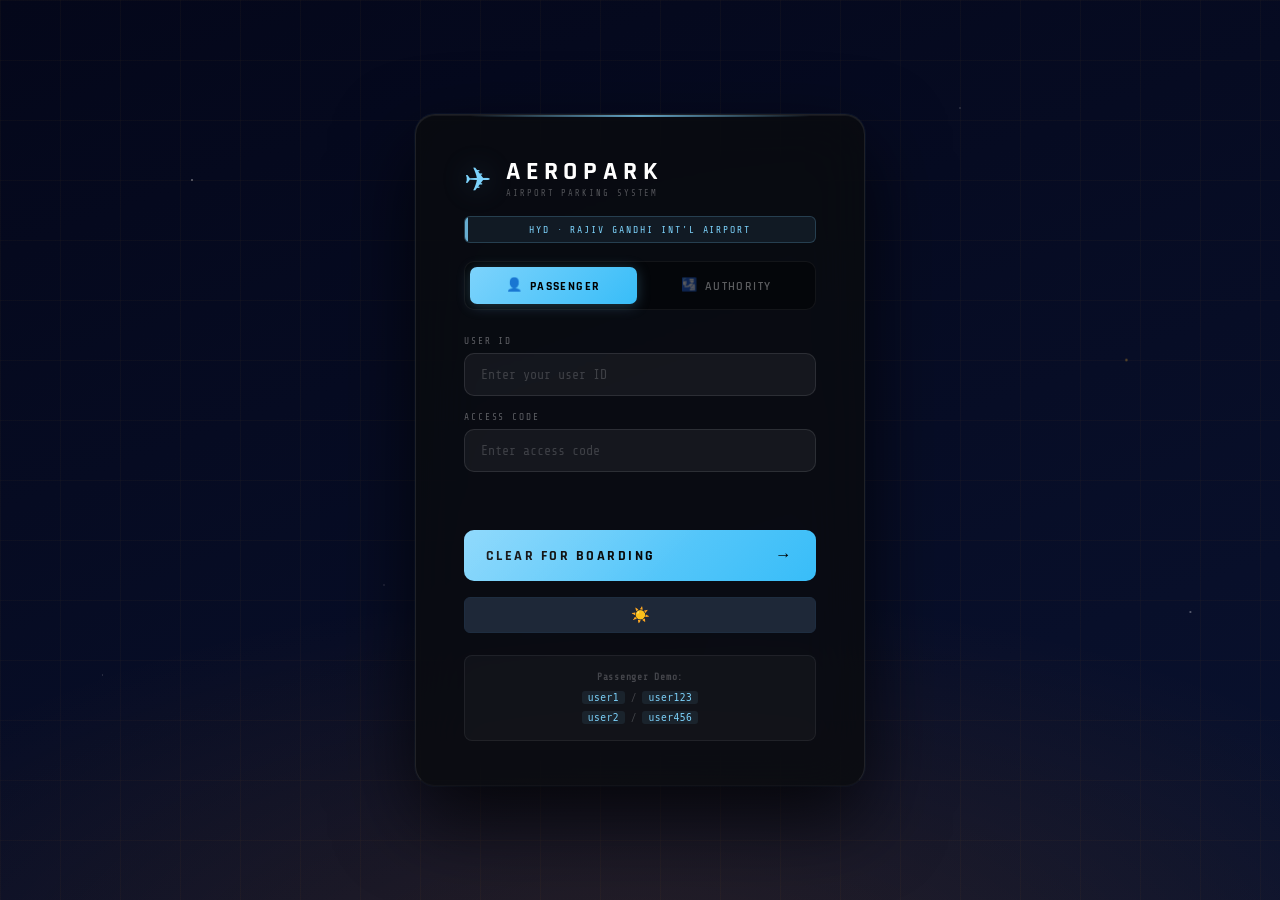
==== index.html @ 39b0bb35 "Add files via upload" ====
<!DOCTYPE html>
<html lang="en" data-theme="dark">

<head>
  <meta charset="UTF-8" />
  <meta name="viewport" content="width=device-width, initial-scale=1.0" />
  <title>Aeropark — Airport Parking Reservation</title>
  <link rel="preconnect" href="https://fonts.googleapis.com" />
  <link
    href="https://fonts.googleapis.com/css2?family=Rajdhani:wght@400;500;600;700&family=Share+Tech+Mono&family=Exo+2:wght@300;400;500;600;700&display=swap"
    rel="stylesheet" />
  <link rel="stylesheet" href="css/style.css" />
</head>

<body>

  <!-- ══════════════════════════════════════════════════
     PAGE TRANSITION OVERLAY
══════════════════════════════════════════════════ -->
  <div id="pageTransition"></div>

  <!-- ══════════════════════════════════════════════════
     TOAST NOTIFICATION
══════════════════════════════════════════════════ -->
  <div id="toast"></div>

  <!-- ══════════════════════════════════════════════════
     LOGIN PAGE
══════════════════════════════════════════════════ -->
  <div id="loginPage">
    <!-- Animated runway lines in background -->
    <div class="runway-bg">
      <div class="runway-line"></div>
      <div class="runway-line"></div>
      <div class="runway-line"></div>
    </div>

    <div id="loginCard">
      <!-- Logo / Branding -->
      <div class="login-brand">
        <div class="brand-icon">✈</div>
        <div class="brand-text">
          <span class="brand-name">AEROPARK</span>
          <span class="brand-sub">AIRPORT PARKING SYSTEM</span>
        </div>
      </div>

      <!-- Airport IATA code display -->
      <div class="iata-display">HYD · RAJIV GANDHI INT'L AIRPORT</div>

      <!-- Role Tabs -->
      <div class="role-tabs" role="tablist">
        <button class="role-tab active" data-role="user" role="tab">
          <span class="tab-icon">👤</span> PASSENGER
        </button>
        <button class="role-tab" data-role="admin" role="tab">
          <span class="tab-icon">🛂</span> AUTHORITY
        </button>
      </div>

      <!-- Login Form -->
      <div class="login-form">
        <div class="input-group">
          <label class="input-label">USER ID</label>
          <input type="text" id="loginUsername" class="login-input" placeholder="Enter your user ID"
            autocomplete="username" />
        </div>
        <div class="input-group">
          <label class="input-label">ACCESS CODE</label>
          <input type="password" id="loginPassword" class="login-input" placeholder="Enter access code"
            autocomplete="current-password" />
        </div>
        <div id="loginError" class="login-error"></div>
        <button id="loginBtn" class="login-btn">
          <span>CLEAR FOR BOARDING</span>
          <span class="btn-arrow">→</span>
        </button>
        <button class="theme-toggle-btn" title="Toggle Theme">🌙</button>
          </button>
      </div>

      <!-- Demo credentials hint -->
      <div id="loginDemoHint" class="demo-hint"></div>
    </div>
  </div>

  <!-- ══════════════════════════════════════════════════
     APP SHELL (shown after login)
══════════════════════════════════════════════════ -->
  <div id="appShell" class="hidden">

    <!-- ── SIDEBAR ───────────────────────────────── -->
    <aside id="sidebar">
      <!-- Sidebar Header -->
      <div class="sidebar-header">
        <div class="sidebar-brand">
          <span class="sb-icon">✈</span>
          <div>
            <div class="sb-name">AEROPARK</div>
            <div class="sb-code">HYD</div>
          </div>
        </div>
      </div>

      <!-- User pill -->
      <div id="navUserPill" class="nav-user-pill"></div>

      <!-- Navigation -->
      <nav class="sidebar-nav">
        <!-- Shared -->
        <div class="nav-section-label">OPERATIONS</div>
        <a class="nav-item" data-page="dashboard" role="button" tabindex="0">
          <span class="nav-icon">🅿</span>
          <span class="nav-label">Parking Grid</span>
        </a>

        <!-- User Only -->
        <a class="nav-item" data-page="trip-planner" data-user-only role="button" tabindex="0">
          <span class="nav-icon">🗺</span>
          <span class="nav-label">Trip Planner</span>
        </a>
        <a class="nav-item" data-page="my-reservations" data-user-only role="button" tabindex="0">
          <span class="nav-icon">🎫</span>
          <span class="nav-label">My Bookings</span>
        </a>

        <!-- Admin Only -->
        <div class="nav-section-label" data-admin-only>MANAGEMENT</div>
        <a class="nav-item" data-page="admin-reservations" data-admin-only role="button" tabindex="0">
          <span class="nav-icon">📋</span>
          <span class="nav-label">All Reservations</span>
        </a>
        <a class="nav-item" data-page="admin-analytics" data-admin-only role="button" tabindex="0">
          <span class="nav-icon">📊</span>
          <span class="nav-label">Analytics</span>
        </a>
        <a class="nav-item" data-page="admin-settings" data-admin-only role="button" tabindex="0">
          <span class="nav-icon">⚙</span>
          <span class="nav-label">Pricing</span>
        </a>
      </nav>

      <!-- Sidebar Footer -->
      <div class="sidebar-footer">
        <button class="theme-toggle-btn" title="Toggle Theme">🌙</button>
        <button id="logoutBtn" class="logout-btn">
          <span>⏻</span> SIGN OUT
        </button>
      </div>
    </aside>

    <!-- ── MAIN CONTENT ──────────────────────────── -->
    <main id="mainContent">

      <!-- ┌── TOP BAR ──────────────────────────────┐ -->
      <header id="topBar">
        <div class="topbar-left">
          <div id="dashPageTitle" class="page-title">PARKING GRID</div>
          <div id="dashPageSubtitle" class="page-subtitle"></div>
        </div>
        <div class="topbar-right">
          <div class="clock-widget" id="clockWidget">--:-- --</div>
          <button class="theme-toggle-btn mobile-theme" title="Toggle Theme">🌙</button>
        </div>
      </header>

      <!-- ┌── PAGE: DASHBOARD ──────────────────────┐ -->
      <section id="page-dashboard" class="page-section hidden">

        <!-- Controls bar -->
        <div class="controls-bar">
          <!-- Location select (user) / location badge (admin) -->
          <div id="locationSelectWrap" class="control-group">
            <label class="ctrl-label">TERMINAL</label>
            <select id="locationSelect" class="ctrl-select"></select>
          </div>
          <div id="adminLocName" class="admin-loc-badge"></div>

          <!-- Floor tabs -->
          <div class="control-group">
            <label class="ctrl-label">LEVEL</label>
            <div id="floorTabs" class="floor-tabs"></div>
          </div>

          <!-- Filter -->
          <div class="control-group">
            <label class="ctrl-label">FILTER</label>
            <select id="slotFilter" class="ctrl-select">
              <option value="all">All Slots</option>
              <option value="available">Available</option>
              <option value="occupied">Occupied</option>
              <option value="reserved">Reserved</option>
            </select>
          </div>

          <!-- Rate badge (admin only) -->
          <div id="rateBadge" class="rate-badge" style="display:none"></div>
        </div>

        <!-- Stats strip -->
        <div class="stats-strip">
          <div class="stat-tile">
            <div class="stat-num" id="statTotal">—</div>
            <div class="stat-lbl">TOTAL SLOTS</div>
          </div>
          <div class="stat-tile stat-green">
            <div class="stat-num" id="statAvailable">—</div>
            <div class="stat-lbl">AVAILABLE</div>
          </div>
          <div class="stat-tile stat-red">
            <div class="stat-num" id="statOccupied">—</div>
            <div class="stat-lbl">OCCUPIED</div>
          </div>
          <div class="stat-tile stat-amber">
            <div class="stat-num" id="statReserved">—</div>
            <div class="stat-lbl">RESERVED</div>
          </div>
        </div>

        <!-- Slot grid legend -->
        <div class="legend-bar">
          <span class="legend-item"><span class="leg-dot dot-available"></span> Available</span>
          <span class="legend-item"><span class="leg-dot dot-occupied"></span> Occupied</span>
          <span class="legend-item"><span class="leg-dot dot-reserved"></span> Reserved</span>
        </div>

        <!-- Parking grid -->
        <div id="parkingGridContainer" class="parking-grid-container"></div>
      </section>

      <!-- ┌── PAGE: TRIP PLANNER (user only) ───────┐ -->
      <section id="page-trip-planner" class="page-section hidden">
        <div class="section-card">
          <div class="section-card-title">✈ FLIGHT & TRIP PLANNER</div>
          <p class="section-card-desc">Check crowd predictions and parking availability before heading to the airport.
          </p>

          <div class="planner-grid">
            <div class="planner-form">
              <div class="input-group">
                <label class="input-label">SELECT TERMINAL</label>
                <select id="tripLocationSelect" class="ctrl-select full-select">
                  <!-- Populated by JS -->
                </select>
              </div>
              <div class="input-group">
                <label class="input-label">ARRIVAL TIME</label>
                <select id="tripTimeSelect" class="ctrl-select full-select">
                  <option value="EarlyMorning">Early Morning (4 AM – 7 AM)</option>
                  <option value="Morning">Morning (7 AM – 11 AM)</option>
                  <option value="Afternoon">Afternoon (11 AM – 3 PM)</option>
                  <option value="Evening" selected>Evening (3 PM – 7 PM)</option>
                  <option value="Night">Night (7 PM – 11 PM)</option>
                  <option value="LateNight">Late Night (11 PM – 4 AM)</option>
                </select>
              </div>
              <div class="input-group">
                <label class="input-label">VEHICLE TYPE</label>
                <select id="tripVehicleSelect" class="ctrl-select full-select">
                  <option value="2w">🛵 Two Wheeler</option>
                  <option value="4w">🚗 Four Wheeler</option>
                </select>
              </div>
            </div>

            <!-- Prediction Result Card -->
            <div id="tripResultCard" class="trip-result-card">
              <div class="trip-result-header">FORECAST</div>
              <div class="trip-metrics">
                <div class="trip-metric">
                  <div class="trip-metric-label">CROWD LEVEL</div>
                  <div class="trip-metric-value" id="tripCrowd">—</div>
                </div>
                <div class="trip-metric">
                  <div class="trip-metric-label">PARKING STATUS</div>
                  <div class="trip-metric-value" id="tripParking">—</div>
                </div>
                <div class="trip-metric">
                  <div class="trip-metric-label">EST. WALK TIME</div>
                  <div class="trip-metric-value" id="tripWalkTime">—</div>
                </div>
              </div>
              <div class="trip-tip" id="tripTip">Select time above for prediction</div>
              <div class="trip-availability-bar">
                <div class="trip-bar-label">SLOT AVAILABILITY</div>
                <div class="trip-bar-track">
                  <div class="trip-bar-fill" id="tripBarFill"></div>
                </div>
                <div class="trip-bar-pct" id="tripBarPct">—</div>
              </div>
            </div>
          </div>
        </div>
      </section>

      <!-- ┌── PAGE: MY RESERVATIONS (user only) ────┐ -->
      <section id="page-my-reservations" class="page-section hidden">
        <div class="section-card">
          <div class="section-card-title">🎫 MY BOOKINGS</div>
          <div id="myReservationsList" class="reservations-list"></div>
        </div>
      </section>

      <!-- ┌── PAGE: ADMIN RESERVATIONS ──────────────┐ -->
      <section id="page-admin-reservations" class="page-section hidden">
        <div class="section-card">
          <div class="section-card-title">📋 ALL RESERVATIONS — <span id="adminResLocName"></span></div>
          <div class="table-wrapper">
            <table class="data-table">
              <thead>
                <tr>
                  <th>BOOKING ID</th>
                  <th>PASSENGER</th>
                  <th>LEVEL</th>
                  <th>SLOT</th>
                  <th>TYPE</th>
                  <th>VEHICLE</th>
                  <th>ENTRY TIME</th>
                  <th>AMOUNT</th>
                </tr>
              </thead>
              <tbody id="adminResBody">
                <tr>
                  <td colspan="8" class="empty-cell">Loading…</td>
                </tr>
              </tbody>
            </table>
          </div>
        </div>
      </section>

      <!-- ┌── PAGE: ADMIN ANALYTICS ─────────────────┐ -->
      <section id="page-admin-analytics" class="page-section hidden">
        <div class="section-card">
          <div class="section-card-title" id="analyticsLocName">📊 ANALYTICS</div>

          <div class="analytics-summary">
            <div class="analytics-kpi">
              <div class="kpi-label">TOTAL REVENUE</div>
              <div class="kpi-value" id="totalRevenue">₹0</div>
            </div>
            <div class="analytics-kpi">
              <div class="kpi-label">TOTAL BOOKINGS</div>
              <div class="kpi-value" id="totalBookings">0</div>
            </div>
            <div class="analytics-kpi">
              <div class="kpi-label">PEAK HOUR</div>
              <div class="kpi-value" id="peakHourLabel">—</div>
            </div>
          </div>

          <div id="revenueRows" class="revenue-breakdown"></div>

          <div class="chart-section">
            <div class="chart-title">HOURLY BOOKING ACTIVITY</div>
            <div id="peakChart" class="bar-chart"></div>
          </div>
        </div>
      </section>

      <!-- ┌── PAGE: ADMIN SETTINGS ──────────────────┐ -->
      <section id="page-admin-settings" class="page-section hidden">
        <div class="section-card">
          <div class="section-card-title">⚙ PRICING CONFIGURATION</div>
          <div id="costSettingsContainer" class="cost-settings"></div>
          <button id="saveCostsBtn" class="btn btn-primary save-btn">💾 SAVE CONFIGURATION</button>
        </div>
      </section>

    </main>
  </div>

  <!-- ══════════════════════════════════════════════════
     MODALS
══════════════════════════════════════════════════ -->

  <!-- RESERVE MODAL (User) -->
  <div id="reserveModal" class="modal-overlay">
    <div class="modal">
      <div class="modal-header">
        <span class="modal-title">✈ RESERVE PARKING SLOT</span>
        <button class="modal-close" onclick="closeAllModals()">✕</button>
      </div>

      <!-- Step Indicator -->
      <div class="step-indicator">
        <div class="step-dot active" data-step="1">1</div>
        <div class="step-line"></div>
        <div class="step-dot" data-step="2">2</div>
        <div class="step-line"></div>
        <div class="step-dot" data-step="3">✓</div>
      </div>

      <!-- Step 1: Details -->
      <div class="payment-step active" id="step1">
        <div class="slot-info-banner" id="resSlotInfo"></div>
        <div class="input-group">
          <label class="input-label">VEHICLE REGISTRATION</label>
          <input type="text" id="resVehicle" class="login-input" placeholder="e.g. TS09AB1234" maxlength="12" />
        </div>
        <div class="input-row">
          <div class="input-group">
            <label class="input-label">DURATION (HRS)</label>
            <input type="number" id="resDuration" class="login-input" value="1" min="1" max="24" />
          </div>
          <div class="input-group">
            <label class="input-label">DATE</label>
            <input type="date" id="resDate" class="login-input" />
          </div>
        </div>
        <div class="price-summary" id="priceSummary">
          <div class="price-row"><span>Base rate:</span><span id="baseRate">—</span></div>
          <div class="price-row"><span>Tax (GST):</span><span id="taxAmt">—</span></div>
          <div class="price-row price-total"><span>TOTAL:</span><span id="payTotal">—</span></div>
        </div>
        <button class="btn btn-primary btn-full" onclick="User_goToPayment()">NEXT → PAYMENT</button>
      </div>

      <!-- Step 2: Payment -->
      <div class="payment-step" id="step2">
        <div class="pay-amount-display" id="payAmountDisplay"></div>
        <div class="pay-options">
          <button class="pay-option" data-pay="upi" onclick="User_selectPayMethod('upi')">
            <span class="pay-icon">📱</span><span>UPI</span>
          </button>
          <button class="pay-option" data-pay="card" onclick="User_selectPayMethod('card')">
            <span class="pay-icon">💳</span><span>CARD</span>
          </button>
          <button class="pay-option" data-pay="netbanking" onclick="User_selectPayMethod('netbanking')">
            <span class="pay-icon">🏦</span><span>NET BANKING</span>
          </button>
          <button class="pay-option" data-pay="cash" onclick="User_selectPayMethod('cash')">
            <span class="pay-icon">💵</span><span>CASH</span>
          </button>
        </div>
        <button id="payBtn" class="btn btn-primary btn-full" onclick="User_confirmPayment()">CONFIRM PAYMENT</button>
      </div>

      <!-- Step 3: Success -->
      <div class="payment-step" id="step3">
        <div class="success-anim">
          <div class="success-icon">✓</div>
          <div class="success-title">BOOKING CONFIRMED</div>
          <div class="success-sub">Your parking slot is secured. Have a safe flight!</div>
        </div>
      </div>
    </div>
  </div>

  <!-- ADMIN OCCUPY MODAL -->
  <div id="occupyModal" class="modal-overlay">
    <div class="modal">
      <div class="modal-header">
        <span class="modal-title">🔴 MARK SLOT OCCUPIED</span>
        <button class="modal-close" onclick="closeAllModals()">✕</button>
      </div>
      <div class="slot-info-banner" id="occupySlotInfo"></div>
      <div class="input-group">
        <label class="input-label">VEHICLE REGISTRATION</label>
        <input type="text" id="occupyVehicle" class="login-input" placeholder="e.g. TS09AB1234" maxlength="12" />
      </div>
      <button class="btn btn-danger btn-full" onclick="Admin_confirmOccupy()">CONFIRM OCCUPIED</button>
    </div>
  </div>

  <!-- ADMIN RESERVE MODAL -->
  <div id="adminReserveModal" class="modal-overlay">
    <div class="modal">
      <div class="modal-header">
        <span class="modal-title">🟡 RESERVE SLOT</span>
        <button class="modal-close" onclick="closeAllModals()">✕</button>
      </div>
      <div class="slot-info-banner" id="adminResSlotInfo"></div>
      <div class="input-group">
        <label class="input-label">PASSENGER NAME</label>
        <input type="text" id="adminResName" class="login-input" placeholder="Full name" />
      </div>
      <div class="input-group">
        <label class="input-label">VEHICLE REGISTRATION</label>
        <input type="text" id="adminResVehicle" class="login-input" placeholder="e.g. TS09AB1234" maxlength="12" />
      </div>
      <button class="btn btn-warning btn-full" onclick="Admin_confirmReserve()">CONFIRM RESERVATION</button>
    </div>
  </div>

  <!-- SCRIPTS — load order matters: data → auth → ui → admin → user → main -->
  <script src="js/data.js"></script>
  <script src="js/auth.js"></script>
  <script src="js/ui.js"></script>
  <script src="js/admin.js"></script>
  <script src="js/user.js"></script>
  <script src="js/main.js"></script>
  <script src="js/popup-fix.js"></script>
</body>

</html>
---- css/style.css ----
/*
 * ============================================================
 * Aeropark — Airport Parking Reservation System
 * style.css — Aviation-Themed Dark UI
 *
 * Design Language:
 *   - Dark aerospace palette: deep navy, carbon black, amber
 *   - Monospace/Rajdhani fonts (aviation display board feel)
 *   - Amber accents for warnings, green for available, red for occupied
 *   - Grid-based layouts with precise spacing
 * ============================================================
 */

/* ── CSS VARIABLES (Theme System) ──────────────────────────── */
:root {
  /* Core palette — dark theme (default) */
  --bg-base: #0d1117;
  --bg-surface: #131920;
  --bg-card: #182030;
  --bg-elevated: #1e2838;
  --bg-input: #111820;

  --text-primary: #f0f4ff;
  --text-secondary: #7a8fa8;
  --text-dim: #3f5068;
  --text-mono: #a8b8cc;

  /* Softened status colors — muted, not neon */
  --accent-amber: #c8922a;
  --accent-amber2: #a87020;
  --green: #4caf82;
  --green-dim: #1a3d2e;
  --red: #d95f6a;
  --red-dim: #3d1a20;
  --blue: #5b8fe0;
  --blue-dim: #1a2a4a;

  --border: #1e2d40;
  --border-glow: rgba(200, 146, 42, 0.2);

  --slot-available: #4caf82;
  --slot-occupied: #d95f6a;
  --slot-reserved: #c8922a;

  --sidebar-w: 230px;
  --topbar-h: 64px;

  --shadow: 0 4px 24px rgba(0, 0, 0, 0.5);
  --shadow-lg: 0 8px 40px rgba(0, 0, 0, 0.7);

  --radius: 6px;
  --radius-lg: 12px;

  --transition: 0.2s ease;
}

/* Light theme overrides */
[data-theme="light"] {
  --bg-base: #eef2f7;
  --bg-surface: #f8faff;
  --bg-card: #ffffff;
  --bg-elevated: #f0f4fb;
  --bg-input: #f5f8ff;

  --text-primary: #1a2340;
  --text-secondary: #4a5a7a;
  --text-dim: #8b9ab8;
  --text-mono: #2a3a60;

  --accent-amber: #e65100;
  --accent-amber2: #bf360c;

  --border: #d0d9ee;
  --border-glow: rgba(230, 81, 0, 0.2);

  --bg-input: #f5f7ff;
}

/* ── RESET & BASE ────────────────────────────────────────────── */
*,
*::before,
*::after {
  box-sizing: border-box;
  margin: 0;
  padding: 0;
}

html {
  font-size: 15px;
}

body {
  font-family: 'Exo 2', 'Rajdhani', sans-serif;
  background: var(--bg-base);
  color: var(--text-primary);
  min-height: 100vh;
  overflow-x: hidden;
  letter-spacing: 0.01em;
  font-weight: 500;
}

/* Scrollbars */
::-webkit-scrollbar {
  width: 6px;
  height: 6px;
}

::-webkit-scrollbar-track {
  background: var(--bg-base);
}

::-webkit-scrollbar-thumb {
  background: var(--border);
  border-radius: 3px;
}

/* ── ANIMATIONS ─────────────────────────────────────────────── */
@keyframes shake {

  0%,
  100% {
    transform: translateX(0);
  }

  20%,
  60% {
    transform: translateX(-6px);
  }

  40%,
  80% {
    transform: translateX(6px);
  }
}

@keyframes fadeIn {
  from {
    opacity: 0;
    transform: translateY(10px);
  }

  to {
    opacity: 1;
    transform: translateY(0);
  }
}

@keyframes pulse {

  0%,
  100% {
    opacity: 1;
  }

  50% {
    opacity: 0.5;
  }
}

@keyframes runway-move {
  0% {
    transform: translateY(-100%);
    opacity: 0;
  }

  10% {
    opacity: 1;
  }

  90% {
    opacity: 1;
  }

  100% {
    transform: translateY(100vh);
    opacity: 0;
  }
}

@keyframes slide-up {
  from {
    transform: translateY(0);
  }

  to {
    transform: translateY(-100%);
  }
}

@keyframes spin {
  from {
    transform: rotate(0deg);
  }

  to {
    transform: rotate(360deg);
  }
}

@keyframes success-pop {
  0% {
    transform: scale(0) rotate(-45deg);
    opacity: 0;
  }

  60% {
    transform: scale(1.2) rotate(5deg);
  }

  100% {
    transform: scale(1) rotate(0deg);
    opacity: 1;
  }
}

@keyframes glow-pulse {

  0%,
  100% {
    box-shadow: 0 0 10px rgba(200, 146, 42, 0.18);
  }

  50% {
    box-shadow: 0 0 30px rgba(200, 146, 42, 0.4);
  }
}

/* ── PAGE TRANSITION ────────────────────────────────────────── */
#pageTransition {
  position: fixed;
  inset: 0;
  background: var(--bg-base);
  z-index: 9999;
  transform: translateY(100%);
  pointer-events: none;
}

#pageTransition.slide-up {
  animation: slide-up 0.4s cubic-bezier(0.4, 0, 0.2, 1) forwards;
}

/* ── TOAST ──────────────────────────────────────────────────── */
#toast {
  position: fixed;
  bottom: 24px;
  left: 50%;
  transform: translateX(-50%) translateY(80px);
  background: var(--bg-elevated);
  color: var(--text-primary);
  border: 1px solid var(--border);
  border-left: 3px solid var(--accent-amber);
  padding: 12px 24px;
  border-radius: var(--radius);
  font-family: 'Share Tech Mono', monospace;
  font-size: 0.82rem;
  letter-spacing: 0.05em;
  transition: transform 0.3s ease;
  z-index: 9998;
  max-width: 440px;
  text-align: center;
}

#toast.show {
  transform: translateX(-50%) translateY(0);
}

#toast.success {
  border-left-color: var(--green);
}

#toast.error {
  border-left-color: var(--red);
}

#toast.warning {
  border-left-color: var(--accent-amber);
}

/* ══════════════════════════════════════════════════
   LOGIN PAGE — Terminal Glass Redesign
══════════════════════════════════════════════════ */

@keyframes horizon-drift {
  0% {
    background-position: 0% 50%;
  }

  50% {
    background-position: 100% 50%;
  }

  100% {
    background-position: 0% 50%;
  }
}

@keyframes grid-scroll {
  from {
    transform: translateY(0);
  }

  to {
    transform: translateY(60px);
  }
}

@keyframes beacon-blink {

  0%,
  90%,
  100% {
    opacity: 1;
  }

  95% {
    opacity: 0.1;
  }
}

@keyframes card-arrive {
  from {
    opacity: 0;
    transform: translateY(28px) scale(0.97);
  }

  to {
    opacity: 1;
    transform: translateY(0) scale(1);
  }
}

#loginPage {
  min-height: 100vh;
  display: flex;
  align-items: center;
  justify-content: center;
  position: relative;
  overflow: hidden;

  /* Sky-at-dawn gradient — deep indigo to steel blue with a warm horizon band */
  background: linear-gradient(160deg,
      #04071a 0%,
      #080f2a 25%,
      #0a1535 45%,
      #0e1d3f 60%,
      #0d1a2e 80%,
      #060d1e 100%);
  background-size: 300% 300%;
  animation: horizon-drift 18s ease infinite;
}

/* Perspective grid floor — like an airport apron at night */
.runway-bg {
  position: absolute;
  inset: 0;
  pointer-events: none;
  overflow: hidden;
}

/* Perspective grid using a repeating SVG-like pattern via CSS */
.runway-bg::before {
  content: '';
  position: absolute;
  inset: 0;
  background-image:
    linear-gradient(rgba(200, 146, 42, 0.04) 1px, transparent 1px),
    linear-gradient(90deg, rgba(200, 146, 42, 0.04) 1px, transparent 1px);
  background-size: 60px 60px;
  animation: grid-scroll 4s linear infinite;
}

/* Horizon glow — warm amber band low on the page */
.runway-bg::after {
  content: '';
  position: absolute;
  bottom: -10%;
  left: -20%;
  right: -20%;
  height: 45%;
  background: radial-gradient(ellipse at 50% 100%, rgba(255, 140, 0, 0.13) 0%, transparent 70%);
  pointer-events: none;
}

/* Side beacon lights — blinking dots at corners */
.runway-line {
  display: none;
  /* replaced by the new bg system */
}

/* Floating particles / distant aircraft lights */
#loginPage::before {
  content: '';
  position: absolute;
  inset: 0;
  background-image:
    radial-gradient(1.5px 1.5px at 15% 20%, rgba(255, 255, 255, 0.55) 0%, transparent 100%),
    radial-gradient(1px 1px at 75% 12%, rgba(255, 255, 255, 0.4) 0%, transparent 100%),
    radial-gradient(2px 2px at 88% 40%, rgba(200, 146, 42, 0.5) 0%, transparent 100%),
    radial-gradient(1px 1px at 30% 65%, rgba(255, 255, 255, 0.3) 0%, transparent 100%),
    radial-gradient(1.5px 1.5px at 55% 80%, rgba(68, 138, 255, 0.5) 0%, transparent 100%),
    radial-gradient(1px 1px at 8% 75%, rgba(255, 255, 255, 0.25) 0%, transparent 100%),
    radial-gradient(1.5px 1.5px at 93% 68%, rgba(255, 255, 255, 0.45) 0%, transparent 100%);
  pointer-events: none;
  animation: beacon-blink 6s ease-in-out infinite;
}

/* Login-specific accent: icy steel instead of amber */
#loginPage {
  --login-accent: #7dd3fc;
  /* sky blue */
  --login-accent2: #38bdf8;
  /* deeper sky */
  --login-accent-glow: rgba(125, 211, 252, 0.25);
  --login-accent-soft: rgba(125, 211, 252, 0.08);
  --login-accent-border: rgba(125, 211, 252, 0.2);
}

/* Glass card — near-black charcoal so it pops against the blue bg */
#loginCard {
  background: rgba(10, 11, 14, 0.82);
  backdrop-filter: blur(28px) saturate(1.2);
  -webkit-backdrop-filter: blur(28px) saturate(1.2);
  border: 1px solid rgba(255, 255, 255, 0.09);
  border-bottom: 1px solid rgba(255, 255, 255, 0.03);
  border-radius: 20px;
  padding: 44px 48px;
  width: 100%;
  max-width: 450px;
  position: relative;
  z-index: 1;
  box-shadow:
    0 32px 80px rgba(0, 0, 0, 0.75),
    0 0 0 1px rgba(125, 211, 252, 0.05),
    inset 0 1px 0 rgba(255, 255, 255, 0.06);
  animation: card-arrive 0.7s cubic-bezier(0.22, 1, 0.36, 1) both;
}

/* Thin icy top accent line */
#loginCard::before {
  content: '';
  position: absolute;
  top: 0;
  left: 12%;
  right: 12%;
  height: 2px;
  background: linear-gradient(90deg, transparent, var(--login-accent), transparent);
  border-radius: 0 0 4px 4px;
  opacity: 0.75;
}

/* Light mode: white card on the same dark-sky bg */
[data-theme="light"] #loginPage {
  --login-accent: #0284c7;
  --login-accent2: #0369a1;
  --login-accent-glow: rgba(2, 132, 199, 0.2);
  --login-accent-soft: rgba(2, 132, 199, 0.07);
  --login-accent-border: rgba(2, 132, 199, 0.25);
}

[data-theme="light"] #loginCard {
  background: rgba(255, 255, 255, 0.92);
  border: 1px solid rgba(0, 0, 0, 0.08);
  box-shadow:
    0 32px 80px rgba(0, 0, 0, 0.35),
    inset 0 1px 0 rgba(255, 255, 255, 0.9);
}

[data-theme="light"] #loginCard::before {
  background: linear-gradient(90deg, transparent, var(--login-accent), transparent);
}

[data-theme="light"] .brand-name {
  color: #0a0f1e;
}

[data-theme="light"] .brand-sub {
  color: #334155;
}

[data-theme="light"] .iata-display {
  color: var(--login-accent);
  background: var(--login-accent-soft);
  border-color: var(--login-accent-border);
}

[data-theme="light"] .iata-display::before {
  background: var(--login-accent);
}

[data-theme="light"] .role-tabs {
  background: rgba(0, 0, 0, 0.06);
  border-color: rgba(0, 0, 0, 0.08);
}

[data-theme="light"] .role-tab {
  color: #334155;
}

[data-theme="light"] .role-tab:hover {
  background: rgba(0, 0, 0, 0.06);
  color: #0a0f1e;
}

[data-theme="light"] .role-tab.active {
  background: linear-gradient(135deg, var(--login-accent) 0%, var(--login-accent2) 100%);
  color: #fff;
}

[data-theme="light"] .input-label {
  color: #0a0f1e;
  font-weight: 600;
}

[data-theme="light"] .login-input {
  background: rgba(0, 0, 0, 0.04);
  border-color: rgba(0, 0, 0, 0.15);
  color: #0a0f1e;
}

[data-theme="light"] .login-input::placeholder {
  color: #94a3b8;
}

[data-theme="light"] .login-input:focus {
  background: var(--login-accent-soft);
  border-color: var(--login-accent);
  box-shadow: 0 0 0 3px var(--login-accent-glow);
}

[data-theme="light"] .login-btn {
  background: linear-gradient(135deg, var(--login-accent) 0%, var(--login-accent2) 100%);
  color: #fff;
}

[data-theme="light"] .login-btn:hover {
  box-shadow: 0 6px 28px rgba(2, 132, 199, 0.4);
}

[data-theme="light"] .demo-hint {
  background: rgba(0, 0, 0, 0.04);
  border-color: rgba(0, 0, 0, 0.1);
  color: #334155;
}

[data-theme="light"] .demo-hint code {
  color: var(--login-accent);
  background: var(--login-accent-soft);
}

/* ── LOGIN PAGE THEME TOGGLE ─────────────────────────────────── */
.login-theme-toggle {
  position: absolute;
  top: 20px;
  right: 20px;
  z-index: 10;
  background: rgba(255, 255, 255, 0.08);
  border: 1px solid rgba(255, 255, 255, 0.15);
  border-radius: 50px;
  padding: 8px 14px;
  cursor: pointer;
  display: flex;
  align-items: center;
  gap: 7px;
  font-family: 'Share Tech Mono', monospace;
  font-size: 0.65rem;
  letter-spacing: 0.12em;
  color: rgba(255, 255, 255, 0.6);
  backdrop-filter: blur(10px);
  -webkit-backdrop-filter: blur(10px);
  transition: all 0.25s ease;
  text-transform: uppercase;
}

.login-theme-toggle:hover {
  background: rgba(255, 255, 255, 0.14);
  border-color: rgba(255, 255, 255, 0.25);
  color: rgba(255, 255, 255, 0.9);
}

.login-theme-toggle .toggle-icon {
  font-size: 0.85rem;
  line-height: 1;
}

[data-theme="light"] .login-theme-toggle {
  background: rgba(0, 0, 0, 0.08);
  border-color: rgba(0, 0, 0, 0.15);
  color: #334155;
}

[data-theme="light"] .login-theme-toggle:hover {
  background: rgba(0, 0, 0, 0.13);
  border-color: rgba(0, 0, 0, 0.25);
  color: #0a0f1e;
}

/* Brand */
.login-brand {
  display: flex;
  align-items: center;
  gap: 14px;
  margin-bottom: 6px;
}

.brand-icon {
  font-size: 2.2rem;
  color: var(--login-accent);
  line-height: 1;
  filter: drop-shadow(0 0 14px var(--login-accent-glow));
}

.brand-name {
  display: block;
  font-family: 'Rajdhani', sans-serif;
  font-size: 1.75rem;
  font-weight: 700;
  letter-spacing: 0.22em;
  color: #fff;
  line-height: 1;
}

.brand-sub {
  display: block;
  font-family: 'Share Tech Mono', monospace;
  font-size: 0.58rem;
  letter-spacing: 0.22em;
  color: rgba(255, 255, 255, 0.3);
  margin-top: 3px;
  text-transform: uppercase;
}

/* IATA display */
.iata-display {
  font-family: 'Share Tech Mono', monospace;
  font-size: 0.65rem;
  letter-spacing: 0.2em;
  color: var(--login-accent);
  text-align: center;
  background: var(--login-accent-soft);
  border: 1px solid var(--login-accent-border);
  border-radius: 6px;
  padding: 7px 14px;
  margin: 18px 0;
  text-transform: uppercase;
  position: relative;
  overflow: hidden;
}

.iata-display::before {
  content: '';
  position: absolute;
  left: 0;
  top: 0;
  bottom: 0;
  width: 3px;
  background: var(--login-accent);
  opacity: 0.8;
}

/* Role Tabs */
.role-tabs {
  display: flex;
  gap: 6px;
  margin-bottom: 26px;
  background: rgba(0, 0, 0, 0.4);
  padding: 5px;
  border-radius: 10px;
  border: 1px solid rgba(255, 255, 255, 0.06);
}

.role-tab {
  flex: 1;
  background: transparent;
  border: none;
  color: rgba(255, 255, 255, 0.35);
  font-family: 'Rajdhani', sans-serif;
  font-size: 0.83rem;
  font-weight: 600;
  letter-spacing: 0.12em;
  padding: 10px 12px;
  border-radius: 7px;
  cursor: pointer;
  transition: all 0.25s ease;
  display: flex;
  align-items: center;
  justify-content: center;
  gap: 6px;
  text-transform: uppercase;
}

.role-tab:hover {
  background: rgba(255, 255, 255, 0.07);
  color: rgba(255, 255, 255, 0.7);
}

.role-tab.active {
  background: linear-gradient(135deg, var(--login-accent) 0%, var(--login-accent2) 100%);
  color: #000;
  font-weight: 700;
  box-shadow: 0 2px 14px var(--login-accent-glow);
}

.tab-icon {
  font-size: 0.88rem;
}

/* Login Form */
.login-form {
  display: flex;
  flex-direction: column;
  gap: 16px;
}

.input-group {
  display: flex;
  flex-direction: column;
  gap: 7px;
}

.input-label {
  font-family: 'Share Tech Mono', monospace;
  font-size: 0.63rem;
  letter-spacing: 0.2em;
  color: rgba(255, 255, 255, 0.35);
  text-transform: uppercase;
  font-weight: 500;
}

.login-input {
  background: rgba(255, 255, 255, 0.05);
  border: 1px solid rgba(255, 255, 255, 0.1);
  border-radius: 10px;
  color: #fff;
  font-family: 'Share Tech Mono', monospace;
  font-size: 0.88rem;
  padding: 13px 16px;
  outline: none;
  transition: border-color 0.2s ease, box-shadow 0.2s ease, background 0.2s ease;
  width: 100%;
}

.login-input::placeholder {
  color: rgba(255, 255, 255, 0.18);
  font-weight: 500;
}

.login-input:focus {
  background: var(--login-accent-soft);
  border-color: var(--login-accent2);
  box-shadow: 0 0 0 3px var(--login-accent-glow);
}

.login-error {
  min-height: 20px;
  font-family: 'Share Tech Mono', monospace;
  font-size: 0.72rem;
  color: var(--red);
  letter-spacing: 0.06em;
}

/* CTA Button */
.login-btn {
  display: flex;
  align-items: center;
  justify-content: space-between;
  background: linear-gradient(135deg, var(--login-accent) 0%, var(--login-accent2) 100%);
  color: #000;
  border: none;
  border-radius: 10px;
  font-family: 'Rajdhani', sans-serif;
  font-size: 0.92rem;
  font-weight: 700;
  letter-spacing: 0.18em;
  padding: 15px 22px;
  cursor: pointer;
  transition: all 0.25s ease;
  margin-top: 6px;
  text-transform: uppercase;
  position: relative;
  overflow: hidden;
}

.login-btn::after {
  content: '';
  position: absolute;
  inset: 0;
  background: linear-gradient(135deg, rgba(255, 255, 255, 0.15) 0%, transparent 60%);
  pointer-events: none;
}

.login-btn:hover {
  transform: translateY(-2px);
  box-shadow: 0 6px 28px var(--login-accent-glow), 0 2px 8px rgba(0, 0, 0, 0.3);
}

.login-btn:active {
  transform: translateY(0);
}

.btn-arrow {
  font-size: 1.1rem;
  transition: transform 0.2s ease;
}

.login-btn:hover .btn-arrow {
  transform: translateX(4px);
}

/* Demo hint */
.demo-hint {
  margin-top: 22px;
  font-family: 'Share Tech Mono', monospace;
  font-size: 0.64rem;
  color: rgba(255, 255, 255, 0.22);
  line-height: 2;
  text-align: center;
  padding: 12px 16px;
  background: rgba(255, 255, 255, 0.03);
  border-radius: 8px;
  border: 1px solid rgba(255, 255, 255, 0.06);
  letter-spacing: 0.08em;
}

.demo-hint code {
  color: var(--login-accent);
  background: var(--login-accent-soft);
  padding: 1px 6px;
  border-radius: 3px;
  letter-spacing: 0.05em;
}

/* ══════════════════════════════════════════════════
   APP SHELL (Sidebar + Main)
══════════════════════════════════════════════════ */
#appShell {
  display: flex;
  min-height: 100vh;
}

#appShell.hidden {
  display: none;
}

#appShell.visible {
  animation: fadeIn 0.4s ease;
}

/* ── SIDEBAR ──────────────────────────────────────────────── */
#sidebar {
  width: var(--sidebar-w);
  min-height: 100vh;
  background: var(--bg-surface);
  border-right: 1px solid var(--border);
  display: flex;
  flex-direction: column;
  position: fixed;
  top: 0;
  left: 0;
  z-index: 100;
  transition: transform var(--transition);
}

.sidebar-header {
  padding: 20px 18px;
  border-bottom: 1px solid var(--border);
}

.sidebar-brand {
  display: flex;
  align-items: center;
  gap: 12px;
}

.sb-icon {
  font-size: 1.5rem;
  color: var(--accent-amber);
  filter: drop-shadow(0 0 8px rgba(200, 146, 42, 0.25));
}

.sb-name {
  font-family: 'Rajdhani', sans-serif;
  font-size: 1.1rem;
  font-weight: 700;
  letter-spacing: 0.2em;
  color: var(--text-primary);
  line-height: 1;
}

.sb-code {
  font-family: 'Share Tech Mono', monospace;
  font-size: 0.62rem;
  letter-spacing: 0.2em;
  color: var(--accent-amber);
}

.nav-user-pill {
  margin: 12px 14px;
  padding: 10px 12px;
  background: var(--bg-card);
  border: 1px solid var(--border);
  border-radius: var(--radius);
  font-family: 'Share Tech Mono', monospace;
  font-size: 0.7rem;
  color: var(--text-secondary);
  letter-spacing: 0.05em;
  display: flex;
  align-items: center;
  gap: 8px;
}

.dot {
  width: 8px;
  height: 8px;
  border-radius: 50%;
  flex-shrink: 0;
}

.dot-admin {
  background: var(--accent-amber);
  box-shadow: 0 0 6px rgba(200, 146, 42, 0.4);
}

.dot-user {
  background: var(--blue);
  box-shadow: 0 0 6px rgba(68, 138, 255, 0.5);
}

.pill-loc {
  color: var(--accent-amber);
}

/* Sidebar Nav */
.sidebar-nav {
  flex: 1;
  padding: 10px 10px;
  overflow-y: auto;
  display: flex;
  flex-direction: column;
  gap: 2px;
}

.nav-section-label {
  font-family: 'Share Tech Mono', monospace;
  font-size: 0.6rem;
  letter-spacing: 0.2em;
  color: var(--text-dim);
  padding: 12px 8px 4px;
}

.nav-item {
  display: flex;
  align-items: center;
  gap: 10px;
  padding: 11px 12px;
  border-radius: var(--radius);
  cursor: pointer;
  text-decoration: none;
  color: var(--text-secondary);
  font-family: 'Rajdhani', sans-serif;
  font-size: 0.9rem;
  font-weight: 600;
  letter-spacing: 0.06em;
  transition: all var(--transition);
  border: 1px solid transparent;
}

.nav-item:hover {
  background: var(--bg-elevated);
  color: var(--text-primary);
}

.nav-item.active {
  background: rgba(200, 146, 42, 0.1);
  color: var(--accent-amber);
  border-color: rgba(200, 146, 42, 0.18);
}

.nav-icon {
  font-size: 1rem;
  width: 20px;
  text-align: center;
}

.nav-label {
  flex: 1;
}

.sidebar-footer {
  padding: 14px;
  border-top: 1px solid var(--border);
  display: flex;
  gap: 8px;
  align-items: center;
}

.theme-toggle-btn {
  background: var(--bg-elevated);
  border: 1px solid var(--border);
  border-radius: var(--radius);
  padding: 8px 12px;
  cursor: pointer;
  font-size: 1rem;
  transition: all var(--transition);
  color: var(--text-primary);
}

.theme-toggle-btn:hover {
  border-color: var(--accent-amber);
}

.logout-btn {
  flex: 1;
  background: transparent;
  border: 1px solid var(--border);
  border-radius: var(--radius);
  color: var(--text-secondary);
  font-family: 'Share Tech Mono', monospace;
  font-size: 0.68rem;
  letter-spacing: 0.1em;
  padding: 8px 12px;
  cursor: pointer;
  transition: all var(--transition);
  display: flex;
  align-items: center;
  gap: 6px;
  justify-content: center;
}

.logout-btn:hover {
  border-color: var(--red);
  color: var(--red);
}

/* ── MAIN CONTENT ──────────────────────────────────────────── */
#mainContent {
  flex: 1;
  margin-left: var(--sidebar-w);
  display: flex;
  flex-direction: column;
  min-height: 100vh;
  background: var(--bg-base);
}

/* Top Bar */
#topBar {
  height: var(--topbar-h);
  background: var(--bg-surface);
  border-bottom: 1px solid var(--border);
  display: flex;
  align-items: center;
  justify-content: space-between;
  padding: 0 28px;
  position: sticky;
  top: 0;
  z-index: 50;
}

.topbar-left {
  display: flex;
  flex-direction: column;
}

.page-title {
  font-family: 'Rajdhani', sans-serif;
  font-size: 1.15rem;
  font-weight: 700;
  letter-spacing: 0.12em;
  color: var(--text-primary);
}

.page-subtitle {
  font-family: 'Share Tech Mono', monospace;
  font-size: 0.65rem;
  letter-spacing: 0.08em;
  color: var(--text-secondary);
  margin-top: 1px;
}

.topbar-right {
  display: flex;
  align-items: center;
  gap: 10px;
}

.clock-widget {
  font-family: 'Share Tech Mono', monospace;
  font-size: 0.85rem;
  color: var(--accent-amber);
  background: rgba(200, 146, 42, 0.08);
  border: 1px solid rgba(200, 146, 42, 0.15);
  border-radius: 4px;
  padding: 5px 12px;
  letter-spacing: 0.1em;
}

.mobile-theme {
  display: none;
}

/* Page Sections */
.page-section {
  padding: 24px 28px;
  flex: 1;
  animation: fadeIn 0.3s ease;
}

.page-section.hidden {
  display: none;
}

.page-section.visible {
  display: block;
}

/* ── CONTROLS BAR ─────────────────────────────────────────── */
.controls-bar {
  display: flex;
  align-items: flex-end;
  flex-wrap: wrap;
  gap: 16px;
  margin-bottom: 20px;
  padding: 16px 20px;
  background: var(--bg-surface);
  border: 1px solid var(--border);
  border-radius: var(--radius-lg);
}

.control-group {
  display: flex;
  flex-direction: column;
  gap: 5px;
}

.ctrl-label {
  font-family: 'Share Tech Mono', monospace;
  font-size: 0.62rem;
  letter-spacing: 0.15em;
  color: var(--text-dim);
}

.ctrl-select {
  background: var(--bg-input);
  border: 1px solid var(--border);
  border-radius: var(--radius);
  color: var(--text-primary);
  font-family: 'Rajdhani', sans-serif;
  font-size: 0.9rem;
  font-weight: 600;
  padding: 8px 12px;
  cursor: pointer;
  outline: none;
  min-width: 160px;
  transition: border-color var(--transition);
}

.ctrl-select:focus {
  border-color: var(--accent-amber);
}

.floor-tabs {
  display: flex;
  gap: 4px;
}

.floor-tab {
  background: var(--bg-input);
  border: 1px solid var(--border);
  border-radius: var(--radius);
  color: var(--text-secondary);
  font-family: 'Rajdhani', sans-serif;
  font-size: 0.82rem;
  font-weight: 600;
  letter-spacing: 0.08em;
  padding: 8px 14px;
  cursor: pointer;
  transition: all var(--transition);
}

.floor-tab:hover {
  border-color: var(--accent-amber);
  color: var(--text-primary);
}

.floor-tab.active {
  background: var(--accent-amber);
  border-color: var(--accent-amber);
  color: #000;
}

.admin-loc-badge {
  font-family: 'Rajdhani', sans-serif;
  font-size: 0.9rem;
  font-weight: 700;
  letter-spacing: 0.08em;
}

.location-badge {
  color: var(--accent-amber);
  background: rgba(200, 146, 42, 0.08);
  border: 1px solid rgba(200, 146, 42, 0.18);
  border-radius: 4px;
  padding: 6px 12px;
}

.rate-badge {
  font-family: 'Share Tech Mono', monospace;
  font-size: 0.72rem;
  color: var(--green);
  background: rgba(76, 175, 130, 0.06);
  border: 1px solid rgba(76, 175, 130, 0.2);
  border-radius: 4px;
  padding: 8px 12px;
  letter-spacing: 0.05em;
  align-self: flex-end;
}

/* ── STATS STRIP ──────────────────────────────────────────── */
.stats-strip {
  display: grid;
  grid-template-columns: repeat(4, 1fr);
  gap: 12px;
  margin-bottom: 20px;
}

.stat-tile {
  background: var(--bg-surface);
  border: 1px solid var(--border);
  border-top: 2px solid var(--border);
  border-radius: var(--radius-lg);
  padding: 16px 20px;
  text-align: center;
  transition: all var(--transition);
}

.stat-tile:hover {
  transform: translateY(-2px);
  box-shadow: var(--shadow);
}

.stat-tile.stat-green {
  border-top-color: var(--green);
}

.stat-tile.stat-red {
  border-top-color: var(--red);
}

.stat-tile.stat-amber {
  border-top-color: var(--accent-amber);
}

.stat-num {
  font-family: 'Share Tech Mono', monospace;
  font-size: 2rem;
  font-weight: 700;
  color: var(--text-primary);
  line-height: 1;
  margin-bottom: 4px;
}

.stat-green .stat-num {
  color: var(--green);
}

.stat-red .stat-num {
  color: var(--red);
}

.stat-amber .stat-num {
  color: var(--accent-amber);
}

.stat-lbl {
  font-family: 'Share Tech Mono', monospace;
  font-size: 10px;
  letter-spacing: 0.15em;
  color: var(--text-dim);
}

/* ── LEGEND BAR ──────────────────────────────────────────── */
.legend-bar {
  display: flex;
  gap: 20px;
  margin-bottom: 14px;
}

.legend-item {
  display: flex;
  align-items: center;
  gap: 6px;
  font-family: 'Rajdhani', sans-serif;
  font-size: 0.82rem;
  font-weight: 600;
  letter-spacing: 0.06em;
  color: var(--text-secondary);
}

.leg-dot {
  width: 10px;
  height: 10px;
  border-radius: 2px;
}

.dot-available {
  background: var(--slot-available);
}

.dot-occupied {
  background: var(--slot-occupied);
}

.dot-reserved {
  background: var(--slot-reserved);
}

/* ── PARKING GRID ────────────────────────────────────────── */
.parking-grid-container {
  display: flex;
  flex-direction: column;
  gap: 24px;
}

.vehicle-section {}

.section-header-row {
  display: flex;
  align-items: center;
  gap: 10px;
  margin-bottom: 12px;
  padding-bottom: 10px;
  border-bottom: 1px solid var(--border);
}

.section-icon {
  font-size: 1.3rem;
}

.section-title {
  font-family: 'Rajdhani', sans-serif;
  font-size: 1rem;
  font-weight: 700;
  letter-spacing: 0.12em;
  color: var(--text-primary);
}

.section-count {
  margin-left: auto;
  font-family: 'Share Tech Mono', monospace;
  font-size: 0.72rem;
  color: var(--green);
  background: rgba(76, 175, 130, 0.07);
  border: 1px solid rgba(76, 175, 130, 0.15);
  border-radius: 4px;
  padding: 3px 8px;
}

.parking-grid {
  display: grid;
  grid-template-columns: repeat(auto-fill, minmax(88px, 1fr));
  gap: 8px;
}

/* Slot Card */
.slot {
  aspect-ratio: 1;
  border: 1px solid var(--border);
  border-radius: var(--radius);
  display: flex;
  flex-direction: column;
  align-items: center;
  justify-content: center;
  gap: 3px;
  cursor: pointer;
  position: relative;
  transition: all var(--transition);
  background: var(--bg-surface);
  overflow: visible;
}

.slot:hover {
  transform: translateY(-3px);
  z-index: 50;
}

/* popup show/hide handled by popup-fix.js */

/* Slot status colors */
.slot-available {
  border-color: rgba(76, 175, 130, 0.25);
  background: rgba(76, 175, 130, 0.04);
}

.slot-available:hover {
  border-color: var(--green);
  box-shadow: 0 0 16px rgba(76, 175, 130, 0.2);
}

.slot-occupied {
  border-color: rgba(217, 95, 106, 0.25);
  background: rgba(217, 95, 106, 0.04);
}

.slot-occupied:hover {
  border-color: var(--red);
  box-shadow: 0 0 16px rgba(217, 95, 106, 0.2);
}

.slot-reserved {
  border-color: rgba(200, 146, 42, 0.25);
  background: rgba(200, 146, 42, 0.04);
}

.slot-reserved:hover {
  border-color: var(--accent-amber);
  box-shadow: 0 0 16px rgba(200, 146, 42, 0.18);
}

.slot-icon {
  font-size: 1.1rem;
}

.slot-id {
  font-family: 'Share Tech Mono', monospace;
  font-size: 0.62rem;
  letter-spacing: 0.08em;
  color: var(--text-secondary);
}

.slot-badge {
  font-family: 'Share Tech Mono', monospace;
  font-size: 0.55rem;
  letter-spacing: 0.08em;
  padding: 1px 5px;
  border-radius: 2px;
}

.badge-available {
  background: rgba(76, 175, 130, 0.15);
  color: var(--green);
  font-size: 10px;
}

.badge-occupied {
  background: rgba(217, 95, 106, 0.15);
  color: var(--red);
  font-size: 10px;
}

.badge-reserved {
  background: rgba(200, 146, 42, 0.15);
  color: var(--accent-amber);
  font-size: 10px;
}

/* Slot Popup */
.slot-popup {
  position: absolute;
  bottom: calc(100% + 10px);
  left: 50%;
  transform: translateX(-50%);
  background: var(--bg-elevated);
  border: 1px solid var(--border);
  border-top: 2px solid var(--accent-amber);
  border-radius: var(--radius-lg);
  padding: 14px 16px;
  min-width: 200px;
  width: max-content;
  max-width: 240px;
  z-index: 999;
  opacity: 0;
  pointer-events: none;
  transition: opacity 0.18s ease, transform 0.18s ease;
  box-shadow: 0 12px 40px rgba(0, 0, 0, 0.5), 0 2px 8px rgba(0, 0, 0, 0.3);
  will-change: transform;
}

/* Invisible hover bridge — fills gap so mouse can travel to popup */
.slot-popup::after {
  content: '';
  position: absolute;
  bottom: -12px;
  left: 0;
  right: 0;
  height: 12px;
}

.popup-title {
  font-family: 'Rajdhani', sans-serif;
  font-size: 0.9rem;
  font-weight: 700;
  letter-spacing: 0.1em;
  color: var(--text-primary);
  margin-bottom: 8px;
  padding-bottom: 6px;
  border-bottom: 1px solid var(--border);
}

.popup-row {
  display: flex;
  justify-content: space-between;
  gap: 8px;
  font-size: 0.75rem;
  margin-bottom: 4px;
}

.popup-lbl {
  font-family: 'Share Tech Mono', monospace;
  font-size: 0.68rem;
  letter-spacing: 0.05em;
  color: var(--text-dim);
}

.popup-val {
  font-family: 'Share Tech Mono', monospace;
  font-size: 0.72rem;
  color: var(--text-secondary);
}

.popup-actions {
  margin-top: 10px;
  display: flex;
  flex-direction: column;
  gap: 4px;
}

.slot-unavail-note {
  font-family: 'Share Tech Mono', monospace;
  font-size: 0.65rem;
  color: var(--text-dim);
  text-align: center;
  padding: 6px;
}

/* Popup positioning handled entirely by popup-fix.js */

/* Ensure the parking grid and its parents never clip */
.parking-grid,
.parking-grid-container,
.vehicle-section {
  overflow: visible !important;
}


/* ── BUTTONS ──────────────────────────────────────────────── */
.btn {
  border: none;
  border-radius: var(--radius);
  font-family: 'Rajdhani', sans-serif;
  font-weight: 700;
  font-size: 0.82rem;
  letter-spacing: 0.1em;
  padding: 9px 16px;
  cursor: pointer;
  transition: all var(--transition);
  display: inline-flex;
  align-items: center;
  justify-content: center;
  gap: 6px;
}

.btn:hover {
  transform: translateY(-1px);
}

.btn-full {
  width: 100%;
}

.btn-sm {
  padding: 6px 10px;
  font-size: 0.72rem;
}

.btn-primary {
  background: var(--accent-amber);
  color: #000;
}

.btn-primary:hover {
  background: var(--accent-amber2);
  box-shadow: 0 4px 16px rgba(200, 146, 42, 0.25);
}

.btn-danger {
  background: var(--red);
  color: #fff;
}

.btn-danger:hover {
  background: #cc0033;
  box-shadow: 0 4px 16px rgba(217, 95, 106, 0.25);
}

.btn-warning {
  background: var(--accent-amber);
  color: #000;
}

.btn-success {
  background: var(--green);
  color: #000;
}

.btn-success:hover {
  box-shadow: 0 4px 16px rgba(76, 175, 130, 0.25);
}

/* ══════════════════════════════════════════════════
   TRIP PLANNER
══════════════════════════════════════════════════ */
.section-card {
  background: var(--bg-surface);
  border: 1px solid var(--border);
  border-radius: var(--radius-lg);
  padding: 28px 32px;
}

.section-card-title {
  font-family: 'Rajdhani', sans-serif;
  font-size: 1.1rem;
  font-weight: 700;
  letter-spacing: 0.14em;
  color: var(--text-primary);
  margin-bottom: 8px;
  padding-bottom: 14px;
  border-bottom: 1px solid var(--border);
}

.section-card-desc {
  font-size: 0.85rem;
  color: var(--text-secondary);
  margin-bottom: 24px;
  margin-top: 8px;
}

.planner-grid {
  display: grid;
  grid-template-columns: 1fr 1fr;
  gap: 28px;
}

.planner-form {
  display: flex;
  flex-direction: column;
  gap: 16px;
}

.full-select {
  min-width: 100%;
  width: 100%;
}

.trip-result-card {
  background: var(--bg-card);
  border: 1px solid var(--border);
  border-left: 3px solid var(--accent-amber);
  border-radius: var(--radius-lg);
  padding: 24px;
  display: flex;
  flex-direction: column;
  gap: 16px;
}

.trip-result-header {
  font-family: 'Share Tech Mono', monospace;
  font-size: 0.7rem;
  letter-spacing: 0.2em;
  color: var(--accent-amber);
}

.trip-metrics {
  display: grid;
  grid-template-columns: repeat(3, 1fr);
  gap: 12px;
}

.trip-metric {
  text-align: center;
}

.trip-metric-label {
  font-family: 'Share Tech Mono', monospace;
  font-size: 0.6rem;
  letter-spacing: 0.12em;
  color: var(--text-dim);
  margin-bottom: 4px;
}

.trip-metric-value {
  font-family: 'Rajdhani', sans-serif;
  font-size: 1.1rem;
  font-weight: 700;
  color: var(--text-primary);
}

.crowd-low {
  color: var(--green);
}

.crowd-medium {
  color: var(--accent-amber);
}

.crowd-high {
  color: var(--red);
}

.trip-tip {
  font-size: 0.82rem;
  color: var(--text-secondary);
  background: var(--bg-elevated);
  border-radius: var(--radius);
  padding: 10px 14px;
  font-style: italic;
}

.trip-availability-bar {}

.trip-bar-label {
  font-family: 'Share Tech Mono', monospace;
  font-size: 0.62rem;
  letter-spacing: 0.12em;
  color: var(--text-dim);
  margin-bottom: 6px;
}

.trip-bar-track {
  background: var(--bg-base);
  border: 1px solid var(--border);
  border-radius: 999px;
  height: 8px;
  overflow: hidden;
}

.trip-bar-fill {
  height: 100%;
  background: linear-gradient(90deg, var(--green), var(--accent-amber));
  border-radius: 999px;
  transition: width 0.6s ease;
  width: 0%;
}

.trip-bar-pct {
  font-family: 'Share Tech Mono', monospace;
  font-size: 0.72rem;
  color: var(--text-secondary);
  margin-top: 4px;
  text-align: right;
}

/* ══════════════════════════════════════════════════
   MY RESERVATIONS
══════════════════════════════════════════════════ */
.reservations-list {
  display: flex;
  flex-direction: column;
  gap: 10px;
  margin-top: 16px;
}

.reservation-card {
  display: flex;
  align-items: center;
  gap: 16px;
  padding: 16px 20px;
  background: var(--bg-card);
  border: 1px solid var(--border);
  border-radius: var(--radius);
  transition: all var(--transition);
}

.reservation-card:hover {
  border-color: rgba(200, 146, 42, 0.25);
  transform: translateX(3px);
}

.res-icon {
  font-size: 1.6rem;
}

.res-info {
  flex: 1;
}

.res-id {
  font-family: 'Rajdhani', sans-serif;
  font-size: 0.95rem;
  font-weight: 700;
  letter-spacing: 0.08em;
  color: var(--text-primary);
  display: flex;
  align-items: center;
  gap: 10px;
}

.res-badge {
  font-family: 'Share Tech Mono', monospace;
  font-size: 0.62rem;
  background: rgba(200, 146, 42, 0.1);
  color: var(--accent-amber);
  border: 1px solid rgba(200, 146, 42, 0.18);
  border-radius: 3px;
  padding: 2px 7px;
  letter-spacing: 0.06em;
}

.res-meta {
  font-family: 'Share Tech Mono', monospace;
  font-size: 0.7rem;
  color: var(--text-secondary);
  margin-top: 3px;
  letter-spacing: 0.04em;
}

.res-pay-method {
  font-size: 0.72rem;
  color: var(--text-dim);
  margin-top: 2px;
}

.res-right {
  text-align: right;
  display: flex;
  flex-direction: column;
  gap: 8px;
  align-items: flex-end;
}

.res-price {
  font-family: 'Share Tech Mono', monospace;
  font-size: 1.1rem;
  font-weight: 700;
  color: var(--green);
}

/* Empty State */
.empty-state {
  text-align: center;
  padding: 48px 20px;
  color: var(--text-dim);
}

.empty-icon {
  font-size: 2.5rem;
  display: block;
  margin-bottom: 12px;
}

/* ══════════════════════════════════════════════════
   ADMIN RESERVATIONS TABLE
══════════════════════════════════════════════════ */
.table-wrapper {
  overflow-x: auto;
  margin-top: 16px;
  border-radius: var(--radius);
  border: 1px solid var(--border);
}

.data-table {
  width: 100%;
  border-collapse: collapse;
  font-size: 0.82rem;
}

.data-table th {
  font-family: 'Share Tech Mono', monospace;
  font-size: 0.62rem;
  letter-spacing: 0.14em;
  color: var(--text-dim);
  background: var(--bg-elevated);
  padding: 12px 16px;
  text-align: left;
  border-bottom: 1px solid var(--border);
  white-space: nowrap;
}

.data-table td {
  padding: 12px 16px;
  border-bottom: 1px solid var(--border);
  color: var(--text-secondary);
  font-family: 'Share Tech Mono', monospace;
  font-size: 0.72rem;
  letter-spacing: 0.03em;
  white-space: nowrap;
}

.data-table tr:last-child td {
  border-bottom: none;
}

.data-table tr:hover td {
  background: var(--bg-elevated);
  color: var(--text-primary);
}

.data-table code {
  background: rgba(200, 146, 42, 0.08);
  color: var(--accent-amber);
  padding: 2px 6px;
  border-radius: 3px;
  font-size: 0.68rem;
}

.vehicle-tag {
  background: var(--bg-base);
  border: 1px solid var(--border);
  border-radius: 3px;
  padding: 2px 6px;
  font-family: 'Share Tech Mono', monospace;
  font-size: 0.68rem;
  letter-spacing: 0.06em;
}

.stat-badge.badge-green {
  background: rgba(76, 175, 130, 0.1);
  color: var(--green);
  border: 1px solid rgba(76, 175, 130, 0.2);
  border-radius: 4px;
  padding: 3px 8px;
  font-family: 'Share Tech Mono', monospace;
  font-size: 0.72rem;
}

.empty-cell {
  text-align: center;
  color: var(--text-dim);
  font-style: italic;
  padding: 32px !important;
}

/* ══════════════════════════════════════════════════
   ANALYTICS
══════════════════════════════════════════════════ */
.analytics-summary {
  display: grid;
  grid-template-columns: repeat(3, 1fr);
  gap: 16px;
  margin: 20px 0;
}

.analytics-kpi {
  background: var(--bg-card);
  border: 1px solid var(--border);
  border-radius: var(--radius-lg);
  padding: 20px;
  text-align: center;
}

.kpi-label {
  font-family: 'Share Tech Mono', monospace;
  font-size: 0.62rem;
  letter-spacing: 0.15em;
  color: var(--text-dim);
  margin-bottom: 8px;
}

.kpi-value {
  font-family: 'Share Tech Mono', monospace;
  font-size: 1.6rem;
  color: var(--accent-amber);
  font-weight: 700;
}

.revenue-breakdown {
  background: var(--bg-card);
  border: 1px solid var(--border);
  border-radius: var(--radius);
  padding: 16px;
  margin-bottom: 20px;
}

.revenue-row {
  display: flex;
  justify-content: space-between;
  padding: 8px 0;
  font-family: 'Share Tech Mono', monospace;
  font-size: 0.78rem;
  color: var(--text-secondary);
  border-bottom: 1px solid var(--border);
}

.revenue-row:last-child {
  border-bottom: none;
}

.chart-section {
  margin-top: 8px;
}

.chart-title {
  font-family: 'Share Tech Mono', monospace;
  font-size: 0.65rem;
  letter-spacing: 0.15em;
  color: var(--text-dim);
  margin-bottom: 12px;
}

.bar-chart {
  display: flex;
  align-items: flex-end;
  gap: 4px;
  height: 130px;
  padding: 0 4px;
  background: var(--bg-card);
  border: 1px solid var(--border);
  border-radius: var(--radius);
  padding: 12px 12px 0;
}

.bar-wrap {
  flex: 1;
  display: flex;
  flex-direction: column;
  align-items: center;
  justify-content: flex-end;
  height: 100%;
  gap: 4px;
}

.bar {
  width: 100%;
  background: rgba(68, 138, 255, 0.4);
  border-radius: 2px 2px 0 0;
  transition: height 0.5s ease;
  border: 1px solid rgba(68, 138, 255, 0.3);
}

.bar.peak {
  background: rgba(200, 146, 42, 0.5);
  border-color: var(--accent-amber);
}

.bar-label {
  font-family: 'Share Tech Mono', monospace;
  font-size: 0.45rem;
  color: var(--text-dim);
  writing-mode: vertical-lr;
  transform: rotate(180deg);
  letter-spacing: 0.06em;
  white-space: nowrap;
  padding-bottom: 4px;
}

/* ══════════════════════════════════════════════════
   PRICING / SETTINGS
══════════════════════════════════════════════════ */
.cost-settings {
  margin-top: 16px;
  display: flex;
  flex-direction: column;
  gap: 12px;
}

.cost-location-name {
  font-family: 'Rajdhani', sans-serif;
  font-size: 0.9rem;
  font-weight: 700;
  letter-spacing: 0.1em;
  color: var(--text-primary);
  padding-bottom: 10px;
  border-bottom: 1px solid var(--border);
  margin-bottom: 4px;
}

.cost-row {
  display: flex;
  align-items: center;
  justify-content: space-between;
  background: var(--bg-card);
  border: 1px solid var(--border);
  border-radius: var(--radius);
  padding: 14px 20px;
}

.cost-label-group {
  display: flex;
  flex-direction: column;
  gap: 2px;
}

.cost-location {
  font-family: 'Rajdhani', sans-serif;
  font-size: 0.9rem;
  font-weight: 600;
  letter-spacing: 0.06em;
  color: var(--text-primary);
}

.cost-unit {
  font-family: 'Share Tech Mono', monospace;
  font-size: 0.62rem;
  letter-spacing: 0.1em;
  color: var(--text-dim);
}

.cost-input-group {
  display: flex;
  align-items: center;
  gap: 0;
  background: var(--bg-input);
  border: 1px solid var(--border);
  border-radius: var(--radius);
  overflow: hidden;
  transition: border-color var(--transition);
}

.cost-input-group:focus-within {
  border-color: var(--accent-amber);
}

.cost-prefix {
  font-family: 'Share Tech Mono', monospace;
  font-size: 0.85rem;
  color: var(--accent-amber);
  padding: 10px 12px;
  background: rgba(200, 146, 42, 0.06);
  border-right: 1px solid var(--border);
}

.cost-input {
  background: transparent;
  border: none;
  color: var(--text-primary);
  font-family: 'Share Tech Mono', monospace;
  font-size: 0.9rem;
  padding: 10px 12px;
  width: 90px;
  outline: none;
}

.save-btn {
  margin-top: 8px;
  align-self: flex-start;
}

/* ══════════════════════════════════════════════════
   MODALS
══════════════════════════════════════════════════ */
.modal-overlay {
  position: fixed;
  inset: 0;
  background: rgba(0, 0, 0, 0.75);
  display: flex;
  align-items: center;
  justify-content: center;
  z-index: 500;
  opacity: 0;
  pointer-events: none;
  transition: opacity var(--transition);
  backdrop-filter: blur(4px);
}

.modal-overlay.open {
  opacity: 1;
  pointer-events: all;
}

.modal {
  background: var(--bg-card);
  border: 1px solid var(--border);
  border-top: 3px solid var(--accent-amber);
  border-radius: var(--radius-lg);
  padding: 28px 32px;
  width: 100%;
  max-width: 460px;
  max-height: 90vh;
  overflow-y: auto;
  box-shadow: var(--shadow-lg);
  animation: fadeIn 0.25s ease;
}

.modal-header {
  display: flex;
  align-items: center;
  justify-content: space-between;
  margin-bottom: 20px;
}

.modal-title {
  font-family: 'Rajdhani', sans-serif;
  font-size: 1rem;
  font-weight: 700;
  letter-spacing: 0.12em;
  color: var(--text-primary);
}

.modal-close {
  background: transparent;
  border: 1px solid var(--border);
  border-radius: 4px;
  color: var(--text-secondary);
  cursor: pointer;
  padding: 4px 9px;
  font-size: 0.85rem;
  transition: all var(--transition);
}

.modal-close:hover {
  border-color: var(--red);
  color: var(--red);
}

/* Step Indicator */
.step-indicator {
  display: flex;
  align-items: center;
  justify-content: center;
  gap: 0;
  margin-bottom: 24px;
}

.step-dot {
  width: 30px;
  height: 30px;
  border-radius: 50%;
  background: var(--bg-base);
  border: 2px solid var(--border);
  display: flex;
  align-items: center;
  justify-content: center;
  font-family: 'Share Tech Mono', monospace;
  font-size: 0.72rem;
  color: var(--text-dim);
  transition: all var(--transition);
  z-index: 1;
}

.step-dot.active {
  border-color: var(--accent-amber);
  color: var(--accent-amber);
}

.step-dot.complete {
  border-color: var(--green);
  background: var(--green);
  color: #000;
}

.step-line {
  flex: 1;
  height: 2px;
  background: var(--border);
  max-width: 60px;
}

/* Payment Steps */
.payment-step {
  display: none;
  flex-direction: column;
  gap: 14px;
}

.payment-step.active {
  display: flex;
}

.slot-info-banner {
  background: var(--bg-elevated);
  border: 1px solid rgba(200, 146, 42, 0.18);
  border-left: 3px solid var(--accent-amber);
  border-radius: var(--radius);
  padding: 10px 14px;
  font-family: 'Share Tech Mono', monospace;
  font-size: 0.72rem;
  color: var(--accent-amber);
  letter-spacing: 0.05em;
  margin-bottom: 4px;
}

.input-row {
  display: grid;
  grid-template-columns: 1fr 1fr;
  gap: 12px;
}

.price-summary {
  background: var(--bg-base);
  border: 1px solid var(--border);
  border-radius: var(--radius);
  padding: 14px;
  display: flex;
  flex-direction: column;
  gap: 6px;
}

.price-row {
  display: flex;
  justify-content: space-between;
  font-family: 'Share Tech Mono', monospace;
  font-size: 0.72rem;
  color: var(--text-secondary);
}

.price-total {
  border-top: 1px solid var(--border);
  padding-top: 8px;
  margin-top: 4px;
  font-size: 0.85rem;
  color: var(--text-primary);
  font-weight: 700;
}

/* Pay options */
.pay-amount-display {
  text-align: center;
  font-family: 'Share Tech Mono', monospace;
  font-size: 1.6rem;
  color: var(--green);
  padding: 12px;
  background: var(--bg-base);
  border-radius: var(--radius);
  border: 1px solid rgba(76, 175, 130, 0.2);
  letter-spacing: 0.1em;
}

.pay-options {
  display: grid;
  grid-template-columns: 1fr 1fr;
  gap: 8px;
}

.pay-option {
  background: var(--bg-base);
  border: 1px solid var(--border);
  border-radius: var(--radius);
  color: var(--text-secondary);
  font-family: 'Rajdhani', sans-serif;
  font-size: 0.82rem;
  font-weight: 600;
  letter-spacing: 0.08em;
  padding: 14px;
  cursor: pointer;
  transition: all var(--transition);
  display: flex;
  flex-direction: column;
  align-items: center;
  gap: 6px;
}

.pay-option:hover {
  border-color: var(--accent-amber);
  color: var(--text-primary);
}

.pay-option.selected {
  border-color: var(--accent-amber);
  background: rgba(200, 146, 42, 0.08);
  color: var(--accent-amber);
}

.pay-icon {
  font-size: 1.4rem;
}

/* Success screen */
.success-anim {
  text-align: center;
  padding: 24px 0;
  display: flex;
  flex-direction: column;
  align-items: center;
  gap: 12px;
}

.success-icon {
  width: 70px;
  height: 70px;
  border-radius: 50%;
  background: rgba(76, 175, 130, 0.1);
  border: 2px solid var(--green);
  color: var(--green);
  font-size: 2rem;
  display: flex;
  align-items: center;
  justify-content: center;
  animation: success-pop 0.5s cubic-bezier(0.175, 0.885, 0.32, 1.275) forwards;
}

.success-title {
  font-family: 'Rajdhani', sans-serif;
  font-size: 1.3rem;
  font-weight: 700;
  letter-spacing: 0.15em;
  color: var(--green);
}

.success-sub {
  font-size: 0.82rem;
  color: var(--text-secondary);
  max-width: 260px;
}

/* ══════════════════════════════════════════════════
   HIDDEN / VISIBILITY HELPERS
══════════════════════════════════════════════════ */
.hidden {
  display: none !important;
}

/* ══════════════════════════════════════════════════
   RESPONSIVE
══════════════════════════════════════════════════ */
@media (max-width: 900px) {
  #sidebar {
    transform: translateX(-100%);
  }

  #sidebar.open {
    transform: translateX(0);
    box-shadow: var(--shadow-lg);
  }

  #mainContent {
    margin-left: 0;
  }

  .stats-strip {
    grid-template-columns: repeat(2, 1fr);
  }

  .analytics-summary {
    grid-template-columns: 1fr;
  }

  .planner-grid {
    grid-template-columns: 1fr;
  }

  .trip-metrics {
    grid-template-columns: 1fr;
  }

  .mobile-theme {
    display: flex;
  }

  .page-section {
    padding: 16px;
  }

  #loginCard {
    padding: 32px 28px;
    margin: 16px;
    border-radius: 16px;
  }
}

@media (max-width: 600px) {
  .stats-strip {
    grid-template-columns: repeat(2, 1fr);
  }

  .controls-bar {
    gap: 10px;
  }

  .parking-grid {
    grid-template-columns: repeat(auto-fill, minmax(72px, 1fr));
  }

  .input-row {
    grid-template-columns: 1fr;
  }

  .pay-options {
    grid-template-columns: 1fr 1fr;
  }

  .modal {
    padding: 20px 18px;
  }

  .section-card {
    padding: 18px 16px;
  }
}
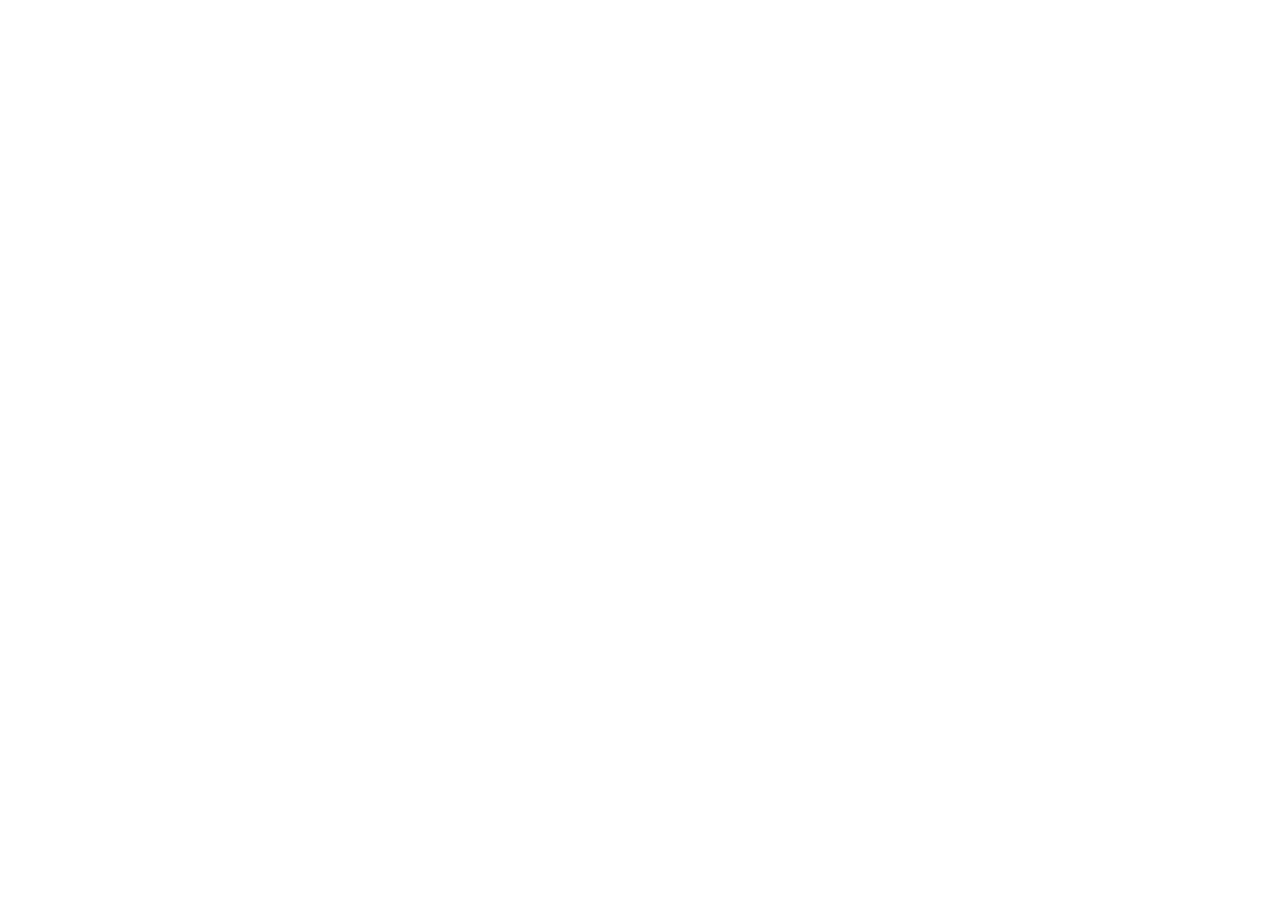
==== commit 28994978: "Add files via upload" ====
--- a/index.html
+++ b/index.html
@@ -1,496 +1,19 @@
-<!DOCTYPE html>
-<html lang="en" data-theme="dark">
-
-<head>
-  <meta charset="UTF-8" />
-  <meta name="viewport" content="width=device-width, initial-scale=1.0" />
-  <title>Aeropark — Airport Parking Reservation</title>
-  <link rel="preconnect" href="https://fonts.googleapis.com" />
-  <link
-    href="https://fonts.googleapis.com/css2?family=Rajdhani:wght@400;500;600;700&family=Share+Tech+Mono&family=Exo+2:wght@300;400;500;600;700&display=swap"
-    rel="stylesheet" />
-  <link rel="stylesheet" href="css/style.css" />
-</head>
-
-<body>
-
-  <!-- ══════════════════════════════════════════════════
-     PAGE TRANSITION OVERLAY
-══════════════════════════════════════════════════ -->
-  <div id="pageTransition"></div>
-
-  <!-- ══════════════════════════════════════════════════
-     TOAST NOTIFICATION
-══════════════════════════════════════════════════ -->
-  <div id="toast"></div>
-
-  <!-- ══════════════════════════════════════════════════
-     LOGIN PAGE
-══════════════════════════════════════════════════ -->
-  <div id="loginPage">
-    <!-- Animated runway lines in background -->
-    <div class="runway-bg">
-      <div class="runway-line"></div>
-      <div class="runway-line"></div>
-      <div class="runway-line"></div>
-    </div>
-
-    <div id="loginCard">
-      <!-- Logo / Branding -->
-      <div class="login-brand">
-        <div class="brand-icon">✈</div>
-        <div class="brand-text">
-          <span class="brand-name">AEROPARK</span>
-          <span class="brand-sub">AIRPORT PARKING SYSTEM</span>
-        </div>
-      </div>
-
-      <!-- Airport IATA code display -->
-      <div class="iata-display">HYD · RAJIV GANDHI INT'L AIRPORT</div>
-
-      <!-- Role Tabs -->
-      <div class="role-tabs" role="tablist">
-        <button class="role-tab active" data-role="user" role="tab">
-          <span class="tab-icon">👤</span> PASSENGER
-        </button>
-        <button class="role-tab" data-role="admin" role="tab">
-          <span class="tab-icon">🛂</span> AUTHORITY
-        </button>
-      </div>
-
-      <!-- Login Form -->
-      <div class="login-form">
-        <div class="input-group">
-          <label class="input-label">USER ID</label>
-          <input type="text" id="loginUsername" class="login-input" placeholder="Enter your user ID"
-            autocomplete="username" />
-        </div>
-        <div class="input-group">
-          <label class="input-label">ACCESS CODE</label>
-          <input type="password" id="loginPassword" class="login-input" placeholder="Enter access code"
-            autocomplete="current-password" />
-        </div>
-        <div id="loginError" class="login-error"></div>
-        <button id="loginBtn" class="login-btn">
-          <span>CLEAR FOR BOARDING</span>
-          <span class="btn-arrow">→</span>
-        </button>
-        <button class="theme-toggle-btn" title="Toggle Theme">🌙</button>
-          </button>
-      </div>
-
-      <!-- Demo credentials hint -->
-      <div id="loginDemoHint" class="demo-hint"></div>
-    </div>
-  </div>
-
-  <!-- ══════════════════════════════════════════════════
-     APP SHELL (shown after login)
-══════════════════════════════════════════════════ -->
-  <div id="appShell" class="hidden">
-
-    <!-- ── SIDEBAR ───────────────────────────────── -->
-    <aside id="sidebar">
-      <!-- Sidebar Header -->
-      <div class="sidebar-header">
-        <div class="sidebar-brand">
-          <span class="sb-icon">✈</span>
-          <div>
-            <div class="sb-name">AEROPARK</div>
-            <div class="sb-code">HYD</div>
-          </div>
-        </div>
-      </div>
-
-      <!-- User pill -->
-      <div id="navUserPill" class="nav-user-pill"></div>
-
-      <!-- Navigation -->
-      <nav class="sidebar-nav">
-        <!-- Shared -->
-        <div class="nav-section-label">OPERATIONS</div>
-        <a class="nav-item" data-page="dashboard" role="button" tabindex="0">
-          <span class="nav-icon">🅿</span>
-          <span class="nav-label">Parking Grid</span>
-        </a>
-
-        <!-- User Only -->
-        <a class="nav-item" data-page="trip-planner" data-user-only role="button" tabindex="0">
-          <span class="nav-icon">🗺</span>
-          <span class="nav-label">Trip Planner</span>
-        </a>
-        <a class="nav-item" data-page="my-reservations" data-user-only role="button" tabindex="0">
-          <span class="nav-icon">🎫</span>
-          <span class="nav-label">My Bookings</span>
-        </a>
-
-        <!-- Admin Only -->
-        <div class="nav-section-label" data-admin-only>MANAGEMENT</div>
-        <a class="nav-item" data-page="admin-reservations" data-admin-only role="button" tabindex="0">
-          <span class="nav-icon">📋</span>
-          <span class="nav-label">All Reservations</span>
-        </a>
-        <a class="nav-item" data-page="admin-analytics" data-admin-only role="button" tabindex="0">
-          <span class="nav-icon">📊</span>
-          <span class="nav-label">Analytics</span>
-        </a>
-        <a class="nav-item" data-page="admin-settings" data-admin-only role="button" tabindex="0">
-          <span class="nav-icon">⚙</span>
-          <span class="nav-label">Pricing</span>
-        </a>
-      </nav>
-
-      <!-- Sidebar Footer -->
-      <div class="sidebar-footer">
-        <button class="theme-toggle-btn" title="Toggle Theme">🌙</button>
-        <button id="logoutBtn" class="logout-btn">
-          <span>⏻</span> SIGN OUT
-        </button>
-      </div>
-    </aside>
-
-    <!-- ── MAIN CONTENT ──────────────────────────── -->
-    <main id="mainContent">
-
-      <!-- ┌── TOP BAR ──────────────────────────────┐ -->
-      <header id="topBar">
-        <div class="topbar-left">
-          <div id="dashPageTitle" class="page-title">PARKING GRID</div>
-          <div id="dashPageSubtitle" class="page-subtitle"></div>
-        </div>
-        <div class="topbar-right">
-          <div class="clock-widget" id="clockWidget">--:-- --</div>
-          <button class="theme-toggle-btn mobile-theme" title="Toggle Theme">🌙</button>
-        </div>
-      </header>
-
-      <!-- ┌── PAGE: DASHBOARD ──────────────────────┐ -->
-      <section id="page-dashboard" class="page-section hidden">
-
-        <!-- Controls bar -->
-        <div class="controls-bar">
-          <!-- Location select (user) / location badge (admin) -->
-          <div id="locationSelectWrap" class="control-group">
-            <label class="ctrl-label">TERMINAL</label>
-            <select id="locationSelect" class="ctrl-select"></select>
-          </div>
-          <div id="adminLocName" class="admin-loc-badge"></div>
-
-          <!-- Floor tabs -->
-          <div class="control-group">
-            <label class="ctrl-label">LEVEL</label>
-            <div id="floorTabs" class="floor-tabs"></div>
-          </div>
-
-          <!-- Filter -->
-          <div class="control-group">
-            <label class="ctrl-label">FILTER</label>
-            <select id="slotFilter" class="ctrl-select">
-              <option value="all">All Slots</option>
-              <option value="available">Available</option>
-              <option value="occupied">Occupied</option>
-              <option value="reserved">Reserved</option>
-            </select>
-          </div>
-
-          <!-- Rate badge (admin only) -->
-          <div id="rateBadge" class="rate-badge" style="display:none"></div>
-        </div>
-
-        <!-- Stats strip -->
-        <div class="stats-strip">
-          <div class="stat-tile">
-            <div class="stat-num" id="statTotal">—</div>
-            <div class="stat-lbl">TOTAL SLOTS</div>
-          </div>
-          <div class="stat-tile stat-green">
-            <div class="stat-num" id="statAvailable">—</div>
-            <div class="stat-lbl">AVAILABLE</div>
-          </div>
-          <div class="stat-tile stat-red">
-            <div class="stat-num" id="statOccupied">—</div>
-            <div class="stat-lbl">OCCUPIED</div>
-          </div>
-          <div class="stat-tile stat-amber">
-            <div class="stat-num" id="statReserved">—</div>
-            <div class="stat-lbl">RESERVED</div>
-          </div>
-        </div>
-
-        <!-- Slot grid legend -->
-        <div class="legend-bar">
-          <span class="legend-item"><span class="leg-dot dot-available"></span> Available</span>
-          <span class="legend-item"><span class="leg-dot dot-occupied"></span> Occupied</span>
-          <span class="legend-item"><span class="leg-dot dot-reserved"></span> Reserved</span>
-        </div>
-
-        <!-- Parking grid -->
-        <div id="parkingGridContainer" class="parking-grid-container"></div>
-      </section>
-
-      <!-- ┌── PAGE: TRIP PLANNER (user only) ───────┐ -->
-      <section id="page-trip-planner" class="page-section hidden">
-        <div class="section-card">
-          <div class="section-card-title">✈ FLIGHT & TRIP PLANNER</div>
-          <p class="section-card-desc">Check crowd predictions and parking availability before heading to the airport.
-          </p>
-
-          <div class="planner-grid">
-            <div class="planner-form">
-              <div class="input-group">
-                <label class="input-label">SELECT TERMINAL</label>
-                <select id="tripLocationSelect" class="ctrl-select full-select">
-                  <!-- Populated by JS -->
-                </select>
-              </div>
-              <div class="input-group">
-                <label class="input-label">ARRIVAL TIME</label>
-                <select id="tripTimeSelect" class="ctrl-select full-select">
-                  <option value="EarlyMorning">Early Morning (4 AM – 7 AM)</option>
-                  <option value="Morning">Morning (7 AM – 11 AM)</option>
-                  <option value="Afternoon">Afternoon (11 AM – 3 PM)</option>
-                  <option value="Evening" selected>Evening (3 PM – 7 PM)</option>
-                  <option value="Night">Night (7 PM – 11 PM)</option>
-                  <option value="LateNight">Late Night (11 PM – 4 AM)</option>
-                </select>
-              </div>
-              <div class="input-group">
-                <label class="input-label">VEHICLE TYPE</label>
-                <select id="tripVehicleSelect" class="ctrl-select full-select">
-                  <option value="2w">🛵 Two Wheeler</option>
-                  <option value="4w">🚗 Four Wheeler</option>
-                </select>
-              </div>
-            </div>
-
-            <!-- Prediction Result Card -->
-            <div id="tripResultCard" class="trip-result-card">
-              <div class="trip-result-header">FORECAST</div>
-              <div class="trip-metrics">
-                <div class="trip-metric">
-                  <div class="trip-metric-label">CROWD LEVEL</div>
-                  <div class="trip-metric-value" id="tripCrowd">—</div>
-                </div>
-                <div class="trip-metric">
-                  <div class="trip-metric-label">PARKING STATUS</div>
-                  <div class="trip-metric-value" id="tripParking">—</div>
-                </div>
-                <div class="trip-metric">
-                  <div class="trip-metric-label">EST. WALK TIME</div>
-                  <div class="trip-metric-value" id="tripWalkTime">—</div>
-                </div>
-              </div>
-              <div class="trip-tip" id="tripTip">Select time above for prediction</div>
-              <div class="trip-availability-bar">
-                <div class="trip-bar-label">SLOT AVAILABILITY</div>
-                <div class="trip-bar-track">
-                  <div class="trip-bar-fill" id="tripBarFill"></div>
-                </div>
-                <div class="trip-bar-pct" id="tripBarPct">—</div>
-              </div>
-            </div>
-          </div>
-        </div>
-      </section>
-
-      <!-- ┌── PAGE: MY RESERVATIONS (user only) ────┐ -->
-      <section id="page-my-reservations" class="page-section hidden">
-        <div class="section-card">
-          <div class="section-card-title">🎫 MY BOOKINGS</div>
-          <div id="myReservationsList" class="reservations-list"></div>
-        </div>
-      </section>
-
-      <!-- ┌── PAGE: ADMIN RESERVATIONS ──────────────┐ -->
-      <section id="page-admin-reservations" class="page-section hidden">
-        <div class="section-card">
-          <div class="section-card-title">📋 ALL RESERVATIONS — <span id="adminResLocName"></span></div>
-          <div class="table-wrapper">
-            <table class="data-table">
-              <thead>
-                <tr>
-                  <th>BOOKING ID</th>
-                  <th>PASSENGER</th>
-                  <th>LEVEL</th>
-                  <th>SLOT</th>
-                  <th>TYPE</th>
-                  <th>VEHICLE</th>
-                  <th>ENTRY TIME</th>
-                  <th>AMOUNT</th>
-                </tr>
-              </thead>
-              <tbody id="adminResBody">
-                <tr>
-                  <td colspan="8" class="empty-cell">Loading…</td>
-                </tr>
-              </tbody>
-            </table>
-          </div>
-        </div>
-      </section>
-
-      <!-- ┌── PAGE: ADMIN ANALYTICS ─────────────────┐ -->
-      <section id="page-admin-analytics" class="page-section hidden">
-        <div class="section-card">
-          <div class="section-card-title" id="analyticsLocName">📊 ANALYTICS</div>
-
-          <div class="analytics-summary">
-            <div class="analytics-kpi">
-              <div class="kpi-label">TOTAL REVENUE</div>
-              <div class="kpi-value" id="totalRevenue">₹0</div>
-            </div>
-            <div class="analytics-kpi">
-              <div class="kpi-label">TOTAL BOOKINGS</div>
-              <div class="kpi-value" id="totalBookings">0</div>
-            </div>
-            <div class="analytics-kpi">
-              <div class="kpi-label">PEAK HOUR</div>
-              <div class="kpi-value" id="peakHourLabel">—</div>
-            </div>
-          </div>
-
-          <div id="revenueRows" class="revenue-breakdown"></div>
-
-          <div class="chart-section">
-            <div class="chart-title">HOURLY BOOKING ACTIVITY</div>
-            <div id="peakChart" class="bar-chart"></div>
-          </div>
-        </div>
-      </section>
-
-      <!-- ┌── PAGE: ADMIN SETTINGS ──────────────────┐ -->
-      <section id="page-admin-settings" class="page-section hidden">
-        <div class="section-card">
-          <div class="section-card-title">⚙ PRICING CONFIGURATION</div>
-          <div id="costSettingsContainer" class="cost-settings"></div>
-          <button id="saveCostsBtn" class="btn btn-primary save-btn">💾 SAVE CONFIGURATION</button>
-        </div>
-      </section>
-
-    </main>
-  </div>
-
-  <!-- ══════════════════════════════════════════════════
-     MODALS
-══════════════════════════════════════════════════ -->
-
-  <!-- RESERVE MODAL (User) -->
-  <div id="reserveModal" class="modal-overlay">
-    <div class="modal">
-      <div class="modal-header">
-        <span class="modal-title">✈ RESERVE PARKING SLOT</span>
-        <button class="modal-close" onclick="closeAllModals()">✕</button>
-      </div>
-
-      <!-- Step Indicator -->
-      <div class="step-indicator">
-        <div class="step-dot active" data-step="1">1</div>
-        <div class="step-line"></div>
-        <div class="step-dot" data-step="2">2</div>
-        <div class="step-line"></div>
-        <div class="step-dot" data-step="3">✓</div>
-      </div>
-
-      <!-- Step 1: Details -->
-      <div class="payment-step active" id="step1">
-        <div class="slot-info-banner" id="resSlotInfo"></div>
-        <div class="input-group">
-          <label class="input-label">VEHICLE REGISTRATION</label>
-          <input type="text" id="resVehicle" class="login-input" placeholder="e.g. TS09AB1234" maxlength="12" />
-        </div>
-        <div class="input-row">
-          <div class="input-group">
-            <label class="input-label">DURATION (HRS)</label>
-            <input type="number" id="resDuration" class="login-input" value="1" min="1" max="24" />
-          </div>
-          <div class="input-group">
-            <label class="input-label">DATE</label>
-            <input type="date" id="resDate" class="login-input" />
-          </div>
-        </div>
-        <div class="price-summary" id="priceSummary">
-          <div class="price-row"><span>Base rate:</span><span id="baseRate">—</span></div>
-          <div class="price-row"><span>Tax (GST):</span><span id="taxAmt">—</span></div>
-          <div class="price-row price-total"><span>TOTAL:</span><span id="payTotal">—</span></div>
-        </div>
-        <button class="btn btn-primary btn-full" onclick="User_goToPayment()">NEXT → PAYMENT</button>
-      </div>
-
-      <!-- Step 2: Payment -->
-      <div class="payment-step" id="step2">
-        <div class="pay-amount-display" id="payAmountDisplay"></div>
-        <div class="pay-options">
-          <button class="pay-option" data-pay="upi" onclick="User_selectPayMethod('upi')">
-            <span class="pay-icon">📱</span><span>UPI</span>
-          </button>
-          <button class="pay-option" data-pay="card" onclick="User_selectPayMethod('card')">
-            <span class="pay-icon">💳</span><span>CARD</span>
-          </button>
-          <button class="pay-option" data-pay="netbanking" onclick="User_selectPayMethod('netbanking')">
-            <span class="pay-icon">🏦</span><span>NET BANKING</span>
-          </button>
-          <button class="pay-option" data-pay="cash" onclick="User_selectPayMethod('cash')">
-            <span class="pay-icon">💵</span><span>CASH</span>
-          </button>
-        </div>
-        <button id="payBtn" class="btn btn-primary btn-full" onclick="User_confirmPayment()">CONFIRM PAYMENT</button>
-      </div>
-
-      <!-- Step 3: Success -->
-      <div class="payment-step" id="step3">
-        <div class="success-anim">
-          <div class="success-icon">✓</div>
-          <div class="success-title">BOOKING CONFIRMED</div>
-          <div class="success-sub">Your parking slot is secured. Have a safe flight!</div>
-        </div>
-      </div>
-    </div>
-  </div>
-
-  <!-- ADMIN OCCUPY MODAL -->
-  <div id="occupyModal" class="modal-overlay">
-    <div class="modal">
-      <div class="modal-header">
-        <span class="modal-title">🔴 MARK SLOT OCCUPIED</span>
-        <button class="modal-close" onclick="closeAllModals()">✕</button>
-      </div>
-      <div class="slot-info-banner" id="occupySlotInfo"></div>
-      <div class="input-group">
-        <label class="input-label">VEHICLE REGISTRATION</label>
-        <input type="text" id="occupyVehicle" class="login-input" placeholder="e.g. TS09AB1234" maxlength="12" />
-      </div>
-      <button class="btn btn-danger btn-full" onclick="Admin_confirmOccupy()">CONFIRM OCCUPIED</button>
-    </div>
-  </div>
-
-  <!-- ADMIN RESERVE MODAL -->
-  <div id="adminReserveModal" class="modal-overlay">
-    <div class="modal">
-      <div class="modal-header">
-        <span class="modal-title">🟡 RESERVE SLOT</span>
-        <button class="modal-close" onclick="closeAllModals()">✕</button>
-      </div>
-      <div class="slot-info-banner" id="adminResSlotInfo"></div>
-      <div class="input-group">
-        <label class="input-label">PASSENGER NAME</label>
-        <input type="text" id="adminResName" class="login-input" placeholder="Full name" />
-      </div>
-      <div class="input-group">
-        <label class="input-label">VEHICLE REGISTRATION</label>
-        <input type="text" id="adminResVehicle" class="login-input" placeholder="e.g. TS09AB1234" maxlength="12" />
-      </div>
-      <button class="btn btn-warning btn-full" onclick="Admin_confirmReserve()">CONFIRM RESERVATION</button>
-    </div>
-  </div>
-
-  <!-- SCRIPTS — load order matters: data → auth → ui → admin → user → main -->
-  <script src="js/data.js"></script>
-  <script src="js/auth.js"></script>
-  <script src="js/ui.js"></script>
-  <script src="js/admin.js"></script>
-  <script src="js/user.js"></script>
-  <script src="js/main.js"></script>
-  <script src="js/popup-fix.js"></script>
-</body>
-
+<!-- index.html -->
+<!DOCTYPE html>
+<html lang="en">
+
+<head>
+  <meta charset="UTF-8" />
+  <meta name="viewport" content="width=device-width, initial-scale=1.0" />
+  <title>Aeropark — Airport Parking Reservation</title>
+  <link rel="preconnect" href="https://fonts.googleapis.com" />
+  <link
+    href="https://fonts.googleapis.com/css2?family=Rajdhani:wght@400;500;600;700&family=Share+Tech+Mono&family=Exo+2:wght@300;400;500;600;700&display=swap"
+    rel="stylesheet" />
+</head>
+
+<body>
+  <div id="root"></div>
+</body>
+
 </html>
